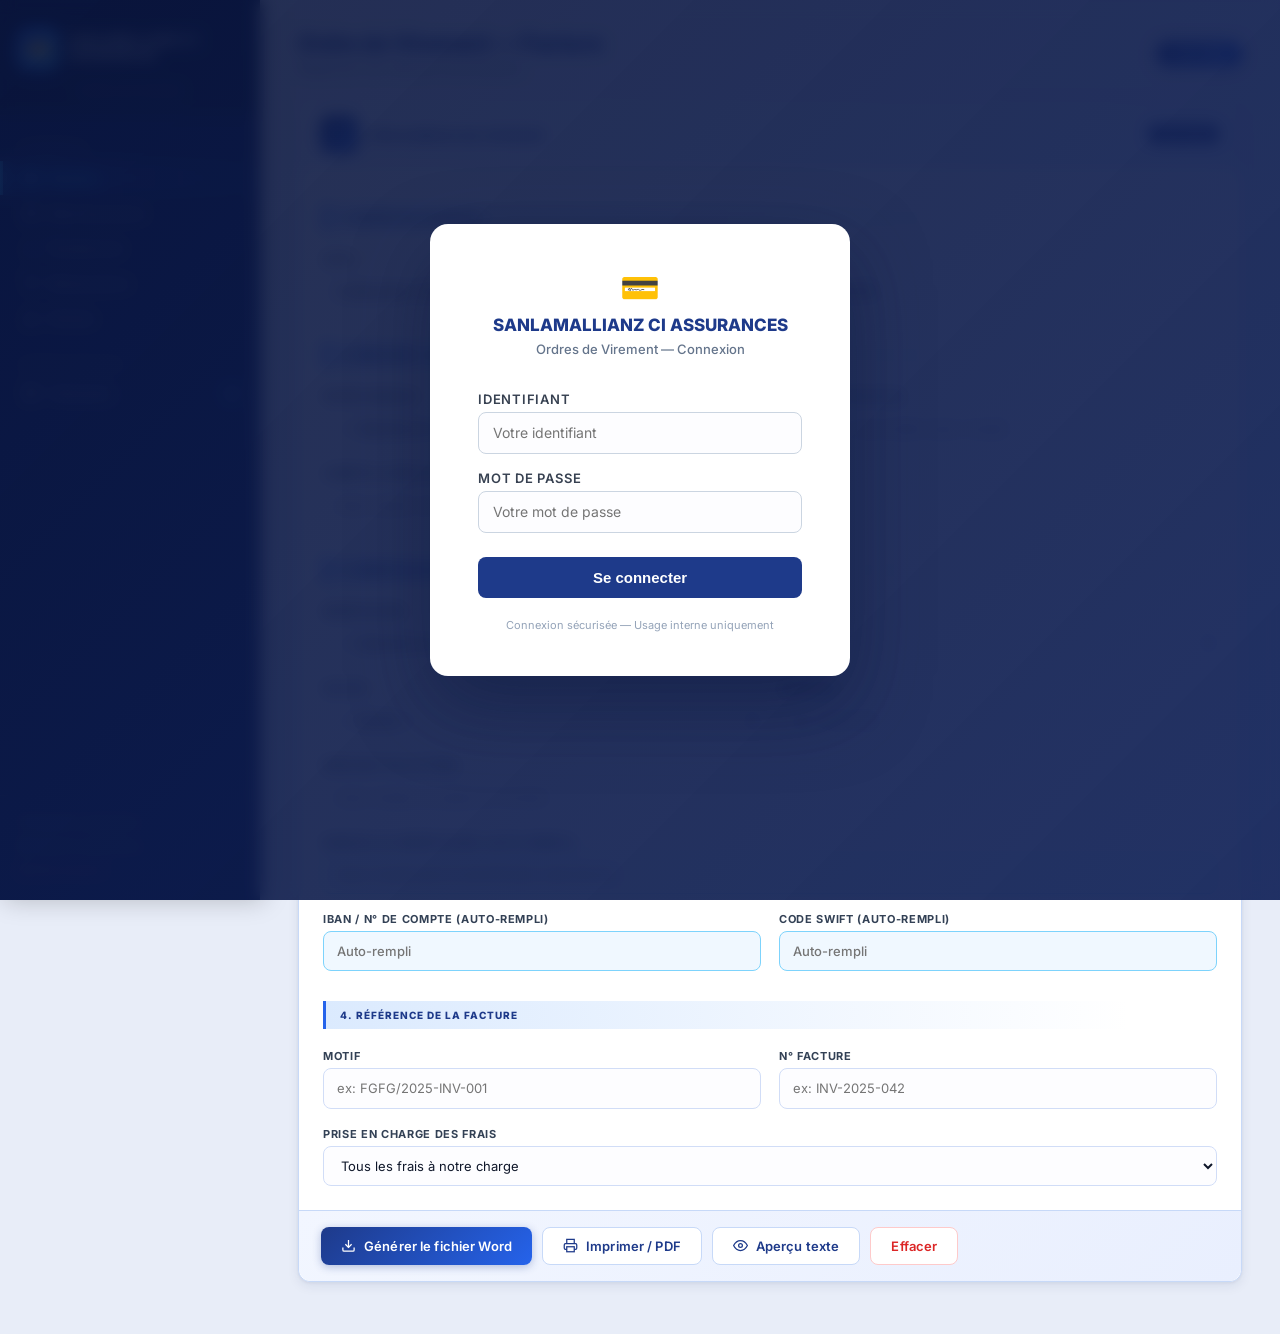
==== OutilDeVirement.html @ 104ae1ba "Add files via upload" ====
﻿<!DOCTYPE html>
<html lang="fr">
<head>
<meta charset="UTF-8">
<meta name="viewport" content="width=device-width, initial-scale=1.0">
<title>Ordres de Virement — SANLAMALLIANZ CI</title>
<link rel="stylesheet" href="OutilDeVirement.css">
</head>
<body>

<!-- ══ LOADING FIREBASE ══ -->
<style>@keyframes fb-spin{to{transform:rotate(360deg)}}</style>
<div id="fb-loading" style="display:none;position:fixed;inset:0;background:rgba(255,255,255,.97);z-index:99999;flex-direction:column;align-items:center;justify-content:center;gap:18px;font-family:system-ui,sans-serif">
  <div style="width:52px;height:52px;border:5px solid #e2e8f0;border-top-color:#1e3a8a;border-radius:50%;animation:fb-spin .85s linear infinite"></div>
  <div style="font-size:16px;color:#1e3a8a;font-weight:700;letter-spacing:.3px">Connexion Firebase…</div>
  <div style="font-size:12px;color:#64748b">Synchronisation des données en cours</div>
</div>

<div class="app">

  <!-- SIDEBAR -->
  <nav class="sidebar">
    <div class="sidebar-logo">
      <div class="logo-image-zone">
        <img id="app-logo-img" src="" alt="Logo" style="display:none">
        <div id="app-logo-text" class="logo-text-fallback">
          <div class="logo-icon-box">💳</div>
          <div>
            <div class="logo-name" id="sidebar-company-name">SANLAMALLIANZ CI</div>
          </div>
        </div>
      </div>
      <div class="subtitle">Ordres de Virement</div>
    </div>
    <div id="session-bar" class="session-bar" style="display:none">
      <div class="s-name" id="session-nom">—</div>
      <div class="s-level" id="session-niveau">—</div>
    </div>
    <div class="sidebar-nav">
      <div class="nav-section">Virements</div>
      <div class="nav-item active" onclick="showPanel('facture')">
        <svg viewBox="0 0 24 24" fill="none" stroke="currentColor" stroke-width="2"><path d="M14 2H6a2 2 0 0 0-2 2v16a2 2 0 0 0 2 2h12a2 2 0 0 0 2-2V8z"/><polyline points="14 2 14 8 20 8"/><line x1="16" y1="13" x2="8" y2="13"/><line x1="16" y1="17" x2="8" y2="17"/><polyline points="10 9 9 9 8 9"/></svg>
        Facture
      </div>
      <div class="nav-item" onclick="showPanel('bancassurance')">
        <svg viewBox="0 0 24 24" fill="none" stroke="currentColor" stroke-width="2"><rect x="2" y="7" width="20" height="14" rx="2"/><path d="M16 7V5a2 2 0 0 0-2-2h-4a2 2 0 0 0-2 2v2"/><line x1="12" y1="12" x2="12" y2="16"/><line x1="10" y1="14" x2="14" y2="14"/></svg>
        Bancassurance
      </div>
      <div class="nav-item" onclick="showPanel('nivellement')">
        <svg viewBox="0 0 24 24" fill="none" stroke="currentColor" stroke-width="2"><path d="M18 20V10"/><path d="M12 20V4"/><path d="M6 20v-6"/></svg>
        Nivellement
      </div>
      <div class="nav-item" onclick="showPanel('reassurance')">
        <svg viewBox="0 0 24 24" fill="none" stroke="currentColor" stroke-width="2"><path d="M12 22s8-4 8-10V5l-8-3-8 3v7c0 6 8 10 8 10z"/></svg>
        Réassurance
      </div>
      <div class="nav-item" onclick="showPanel('sinistre')">
        <svg viewBox="0 0 24 24" fill="none" stroke="currentColor" stroke-width="2"><path d="M10.29 3.86L1.82 18a2 2 0 0 0 1.71 3h16.94a2 2 0 0 0 1.71-3L13.71 3.86a2 2 0 0 0-3.42 0z"/><line x1="12" y1="9" x2="12" y2="13"/><line x1="12" y1="17" x2="12.01" y2="17"/></svg>
        Sinistre
      </div>
      <div class="nav-section" style="margin-top:10px">Administration</div>
      <div class="nav-item" id="nav-inbox" style="display:none" onclick="showPanel('inbox')">
        <svg viewBox="0 0 24 24" fill="none" stroke="currentColor" stroke-width="2"><path d="M22 12h-6l-2 3h-4l-2-3H2"/><path d="M5.45 5.11L2 12v6a2 2 0 0 0 2 2h16a2 2 0 0 0 2-2v-6l-3.45-6.89A2 2 0 0 0 16.76 4H7.24a2 2 0 0 0-1.79 1.11z"/></svg>
        Boîte de réception
        <span class="nav-pill" id="inbox-badge" style="display:none;background:#ef4444">0</span>
      </div>
      <div class="nav-item" id="nav-historique" onclick="showPanel('historique')">
        <svg viewBox="0 0 24 24" fill="none" stroke="currentColor" stroke-width="2"><rect x="3" y="3" width="18" height="18" rx="2"/><path d="M3 9h18"/><path d="M9 21V9"/></svg>
        Historique
        <span class="nav-pill" id="hist-count">0</span>
      </div>
      <div class="nav-item" id="nav-parametres" style="display:none" onclick="showPanel('parametres')">
        <svg viewBox="0 0 24 24" fill="none" stroke="currentColor" stroke-width="2"><circle cx="12" cy="12" r="3"/><path d="M19.07 4.93a10 10 0 0 0-14.14 0"/><path d="M4.93 19.07a10 10 0 0 0 14.14 0"/><path d="M1.5 12h3M19.5 12h3M12 1.5v3M12 19.5v3"/></svg>
        Paramètres
      </div>
      <div class="nav-item" id="nav-utilisateurs" style="display:none" onclick="showPanel('utilisateurs')">
        <svg viewBox="0 0 24 24" fill="none" stroke="currentColor" stroke-width="2"><path d="M17 21v-2a4 4 0 0 0-4-4H5a4 4 0 0 0-4 4v2"/><circle cx="9" cy="7" r="4"/><path d="M23 21v-2a4 4 0 0 0-3-3.87"/><path d="M16 3.13a4 4 0 0 1 0 7.75"/></svg>
        Utilisateurs
      </div>
      <div class="nav-item" id="nav-signature" style="display:none" onclick="openSignatureModal()">
        <svg viewBox="0 0 24 24" fill="none" stroke="currentColor" stroke-width="2"><path d="M20 19.5v.5a2 2 0 0 1-2 2H6a2 2 0 0 1-2-2V4a2 2 0 0 1 2-2h8.5L18 5.5"/><path d="M15 2v4h4"/><path d="M8 18s1-1 2-1 2 1 3 1 2-1 2-1"/></svg>
        Ma Signature
      </div>
    </div>
    <div class="sidebar-footer">
      <a onclick="exportParams()">⬇ Exporter paramètres</a>
      <a onclick="document.getElementById('importFile').click()">⬆ Importer paramètres</a>
      <input type="file" id="importFile" accept=".json" style="display:none" onchange="importParams(event)">
      <a class="logout-link" onclick="logout()">⏻ Déconnexion</a>
    </div>
  </nav>

  <!-- MAIN -->
  <div class="main">

    <!-- ══════════ FACTURE ══════════ -->
    <div id="panel-facture" class="panel active">
      <div class="page-header">
        <div class="page-header-left">
          <h1>Ordre de Virement — Facture</h1>
          <p>Règlement de factures fournisseurs</p>
        </div>
        <span class="page-header-badge">Facture</span>
      </div>
      <div class="card">
        <div class="card-header">
          <div class="card-header-icon"><svg viewBox="0 0 24 24" fill="none" stroke="currentColor" stroke-width="2"><path d="M14 2H6a2 2 0 0 0-2 2v16a2 2 0 0 0 2 2h12a2 2 0 0 0 2-2V8z"/><polyline points="14 2 14 8 20 8"/></svg></div>
          <h2>Informations du virement</h2>
          <span class="badge">Facture</span>
        </div>
        <div class="card-body">
          <div class="form-grid">

            <!-- ── 1. ENTÊTE ── -->
            <div class="section-divider">1. Entête du courrier</div>
            <div class="field">
              <label>Date <span class="req">*</span></label>
              <input type="text" id="fac_date" placeholder="ex: 12 mai 2025">
            </div>
            <div class="field">
              <label>N/Réf <span class="req">*</span></label>
              <input type="text" id="fac_ref" placeholder="ex: 2025/FIN/001">
            </div>

            <!-- ── 2. DÉBITEUR ── -->
            <div class="section-divider">2. Débiteur — Nos coordonnées bancaires</div>
            <div class="field">
              <label>Notre banque <span class="req">*</span></label>
              <select id="fac_banque" onchange="autoFillBanque('fac','fac_banque','compte_debit',null,null)">
                <option value="">— Sélectionner —</option>
              </select>
            </div>
            <div class="field">
              <label>À l'attention de M.</label>
              <input type="text" id="fac_attention" placeholder="Nom du responsable (auto-rempli)">
            </div>
            <div class="field span2">
              <label>Compte à débiter N°</label>
              <input type="text" id="fac_compte_debit" placeholder="Auto-rempli selon la banque sélectionnée">
            </div>

            <!-- ── 3. BÉNÉFICIAIRE & SA BANQUE ── -->
            <div class="section-divider">3. Bénéficiaire &amp; sa banque</div>
            <div class="field span2">
              <label>Bénéficiaire <span class="req">*</span></label>
              <select id="fac_beneficiaire_sel" onchange="autoFillBeneficiaire('fac')">
                <option value="">— Sélectionner un bénéficiaire —</option>
                <option value="__autre__">✏️ Saisie manuelle</option>
              </select>
            </div>
            <div id="fac_ben_manuel" class="field span2" style="display:none">
              <label>Nom du bénéficiaire (saisie manuelle)</label>
              <input type="text" id="fac_beneficiaire" placeholder="Nom complet du bénéficiaire">
            </div>
            <div class="field">
              <label>Devise <span class="req">*</span></label>
              <select id="fac_devise" onchange="montantToLettre('fac_montant','fac_montant_lettre','fac_devise')">
                <option value="">— Devise —</option>
              </select>
            </div>
            <div class="field">
              <label>Montant <span class="req">*</span></label>
              <input type="text" id="fac_montant" placeholder="ex: 1 500 000" oninput="montantToLettre('fac_montant','fac_montant_lettre','fac_devise')">
            </div>
            <div class="field span2">
              <label>Montant en lettres</label>
              <input type="text" id="fac_montant_lettre" placeholder="Auto-rempli à la saisie du montant">
            </div>
            <div class="field span2">
              <label>Banque du bénéficiaire (auto-rempli)</label>
              <input type="text" id="fac_banque_ben_nom" class="autofill" readonly placeholder="Auto-rempli selon le bénéficiaire sélectionné">
            </div>
            <div class="field">
              <label>IBAN / N° de compte (auto-rempli)</label>
              <input type="text" id="fac_iban" placeholder="Auto-rempli" class="autofill" readonly>
            </div>
            <div class="field">
              <label>Code Swift (auto-rempli)</label>
              <input type="text" id="fac_swift" placeholder="Auto-rempli" class="autofill" readonly>
            </div>

            <!-- ── 4. RÉFÉRENCE DE LA FACTURE ── -->
            <div class="section-divider">4. Référence de la facture</div>
            <div class="field">
              <label>Motif</label>
              <input type="text" id="fac_motif" placeholder="ex: FGFG/2025-INV-001">
            </div>
            <div class="field">
              <label>N° Facture</label>
              <input type="text" id="fac_ref_facture" placeholder="ex: INV-2025-042">
            </div>
            <div class="field span2">
              <label>Prise en charge des frais</label>
              <select id="fac_frais">
                <option value="notre_charge">Tous les frais à notre charge</option>
                <option value="partage">Frais partagés entre le bénéficiaire et nous</option>
                <option value="beneficiaire_charge">Tous les frais à la charge du bénéficiaire</option>
              </select>
            </div>

          </div>
        </div>
        <div class="btn-row">
          <button class="btn btn-gold btn-direct-gen" onclick="genWord('facture')">
            <svg viewBox="0 0 24 24" fill="none" stroke="currentColor" stroke-width="2"><path d="M21 15v4a2 2 0 0 1-2 2H5a2 2 0 0 1-2-2v-4"/><polyline points="7 10 12 15 17 10"/><line x1="12" y1="15" x2="12" y2="3"/></svg>
            Générer le fichier Word
          </button>
          <button class="btn btn-outline btn-direct-gen" onclick="printForm('facture')">
            <svg viewBox="0 0 24 24" fill="none" stroke="currentColor" stroke-width="2"><polyline points="6 9 6 2 18 2 18 9"/><path d="M6 18H4a2 2 0 0 1-2-2v-5a2 2 0 0 1 2-2h16a2 2 0 0 1 2 2v5a2 2 0 0 1-2 2h-2"/><rect x="6" y="14" width="12" height="8"/></svg>
            Imprimer / PDF
          </button>
          <button class="btn btn-gold btn-soumettre" style="display:none" onclick="submitOrder('facture')">
            <svg viewBox="0 0 24 24" fill="none" stroke="currentColor" stroke-width="2"><line x1="22" y1="2" x2="11" y2="13"/><polygon points="22 2 15 22 11 13 2 9 22 2"/></svg>
            Soumettre à validation
          </button>
          <button class="btn btn-outline" onclick="togglePreview('facture')">
            <svg viewBox="0 0 24 24" fill="none" stroke="currentColor" stroke-width="2"><path d="M1 12s4-8 11-8 11 8 11 8-4 8-11 8-11-8-11-8z"/><circle cx="12" cy="12" r="3"/></svg>
            Aperçu texte
          </button>
          <button class="btn btn-danger" onclick="clearForm('facture')">Effacer</button>
        </div>
        <pre class="preview-area" id="preview-facture"></pre>
      </div>
    </div>

    <!-- ══════════ BANCASSURANCE ══════════ -->
    <div id="panel-bancassurance" class="panel">
      <div class="page-header">
        <div class="page-header-left">
          <h1>Ordre de Virement — Bancassurance</h1>
          <p>Règlement de commissions de bancassurance</p>
        </div>
        <span class="page-header-badge">Bancassurance</span>
      </div>
      <div class="card">
        <div class="card-header">
          <div class="card-header-icon"><svg viewBox="0 0 24 24" fill="none" stroke="currentColor" stroke-width="2"><rect x="2" y="7" width="20" height="14" rx="2"/><path d="M16 7V5a2 2 0 0 0-2-2h-4a2 2 0 0 0-2 2v2"/></svg></div>
          <h2>Informations du virement</h2>
          <span class="badge">Bancassurance</span>
        </div>
        <div class="card-body">
          <div class="form-grid">
            <div class="section-divider">Entête du document</div>
            <div class="field">
              <label>Date <span class="req">*</span></label>
              <input type="text" id="ban_date" placeholder="ex: 12 mai 2025">
            </div>
            <div class="field">
              <label>N/Réf <span class="req">*</span></label>
              <input type="text" id="ban_ref" placeholder="ex: 2025/BC/001">
            </div>
            <div class="field">
              <label>N° Ordre de virement</label>
              <input type="text" id="ban_ordre" placeholder="ex: OV-2025-015">
            </div>
            <div class="field">
              <label>À l'attention de M.</label>
              <input type="text" id="ban_attention" placeholder="Nom du responsable">
            </div>

            <div class="section-divider">Compte & Commission</div>
            <div class="field">
              <label>Banque <span class="req">*</span></label>
              <select id="ban_banque" onchange="autoFillBanque('ban','ban_banque','compte_ref',null,null)">
                <option value="">— Sélectionner —</option>
              </select>
            </div>
            <div class="field">
              <label>Compte cité en référence</label>
              <input type="text" id="ban_compte_ref" placeholder="Auto-rempli ou saisir">
            </div>
            <div class="field">
              <label>Type de commissions</label>
              <input type="text" id="ban_type_commission" placeholder="ex: courtage, production">
            </div>
            <div class="field">
              <label>N° Commission</label>
              <input type="text" id="ban_num_commission" placeholder="ex: COM-2025-001">
            </div>

            <div class="section-divider">Montant & Bénéficiaire</div>
            <div class="field">
              <label>Montant (FCFA) <span class="req">*</span></label>
              <input type="text" id="ban_montant" placeholder="ex: 850 000" oninput="montantToLettre('ban_montant','ban_montant_lettre')">
            </div>
            <div class="field">
              <label>Montant en lettres</label>
              <input type="text" id="ban_montant_lettre" placeholder="Auto-rempli à la saisie du montant">
            </div>
            <div class="field span2">
              <label>En faveur de <span class="req">*</span></label>
              <select id="ban_beneficiaire_sel" onchange="autoFillBeneficiaire('ban')">
                <option value="">— Sélectionner un bénéficiaire —</option>
                <option value="__autre__">✏️ Saisie manuelle</option>
              </select>
            </div>
            <div id="ban_ben_manuel" class="field span2" style="display:none">
              <label>Nom du bénéficiaire (saisie manuelle)</label>
              <input type="text" id="ban_beneficiaire" placeholder="Nom du bénéficiaire">
            </div>
          </div>
        </div>
        <div class="btn-row">
          <button class="btn btn-gold btn-direct-gen" onclick="genWord('bancassurance')">
            <svg viewBox="0 0 24 24" fill="none" stroke="currentColor" stroke-width="2"><path d="M21 15v4a2 2 0 0 1-2 2H5a2 2 0 0 1-2-2v-4"/><polyline points="7 10 12 15 17 10"/><line x1="12" y1="15" x2="12" y2="3"/></svg>
            Générer le fichier Word
          </button>
          <button class="btn btn-outline btn-direct-gen" onclick="printForm('bancassurance')">
            <svg viewBox="0 0 24 24" fill="none" stroke="currentColor" stroke-width="2"><polyline points="6 9 6 2 18 2 18 9"/><path d="M6 18H4a2 2 0 0 1-2-2v-5a2 2 0 0 1 2-2h16a2 2 0 0 1 2 2v5a2 2 0 0 1-2 2h-2"/><rect x="6" y="14" width="12" height="8"/></svg>
            Imprimer / PDF
          </button>
          <button class="btn btn-gold btn-soumettre" style="display:none" onclick="submitOrder('bancassurance')">
            <svg viewBox="0 0 24 24" fill="none" stroke="currentColor" stroke-width="2"><line x1="22" y1="2" x2="11" y2="13"/><polygon points="22 2 15 22 11 13 2 9 22 2"/></svg>
            Soumettre à validation
          </button>
          <button class="btn btn-outline" onclick="togglePreview('bancassurance')">
            <svg viewBox="0 0 24 24" fill="none" stroke="currentColor" stroke-width="2"><path d="M1 12s4-8 11-8 11 8 11 8-4 8-11 8-11-8-11-8z"/><circle cx="12" cy="12" r="3"/></svg>
            Aperçu texte
          </button>
          <button class="btn btn-danger" onclick="clearForm('bancassurance')">Effacer</button>
        </div>
        <pre class="preview-area" id="preview-bancassurance"></pre>
      </div>
    </div>

    <!-- ══════════ NIVELLEMENT ══════════ -->
    <div id="panel-nivellement" class="panel">
      <div class="page-header">
        <div class="page-header-left">
          <h1>Ordre de Virement — Nivellement</h1>
          <p>Virement de nivellement de compte</p>
        </div>
        <span class="page-header-badge">Nivellement</span>
      </div>
      <div class="card">
        <div class="card-header">
          <div class="card-header-icon"><svg viewBox="0 0 24 24" fill="none" stroke="currentColor" stroke-width="2"><path d="M18 20V10"/><path d="M12 20V4"/><path d="M6 20v-6"/></svg></div>
          <h2>Informations du virement</h2>
          <span class="badge">Nivellement</span>
        </div>
        <div class="card-body">
          <div class="form-grid">
            <div class="section-divider">Entête du document</div>
            <div class="field">
              <label>Date <span class="req">*</span></label>
              <input type="text" id="niv_date" placeholder="ex: 12 mai 2025">
            </div>
            <div class="field">
              <label>N/Réf <span class="req">*</span></label>
              <input type="text" id="niv_ref" placeholder="ex: 2025/NIV/001">
            </div>

            <div class="section-divider">Banque destinataire</div>
            <div class="field">
              <label>Banque <span class="req">*</span></label>
              <select id="niv_banque" onchange="autoFillBanque('niv','niv_banque','compte_debit',null,null)">
                <option value="">— Sélectionner —</option>
              </select>
            </div>
            <div class="field">
              <label>À l'attention de M.</label>
              <input type="text" id="niv_attention" placeholder="Nom du responsable">
            </div>
            <div class="field">
              <label>Compte à débiter N°</label>
              <input type="text" id="niv_compte_debit" placeholder="Auto-rempli ou saisir">
            </div>
            <div class="field">
              <label>RIB</label>
              <input type="text" id="niv_rib" placeholder="ex: 01 01000 00000000001 00">
            </div>

            <div class="section-divider">Montant</div>
            <div class="field">
              <label>Montant <span class="req">*</span></label>
              <input type="text" id="niv_montant" placeholder="ex: 5 000 000" oninput="montantToLettre('niv_montant','niv_montant_lettre')">
            </div>
            <div class="field">
              <label>Montant en lettres</label>
              <input type="text" id="niv_montant_lettre" placeholder="Auto-rempli à la saisie du montant">
            </div>
          </div>
        </div>
        <div class="btn-row">
          <button class="btn btn-gold btn-direct-gen" onclick="genWord('nivellement')">
            <svg viewBox="0 0 24 24" fill="none" stroke="currentColor" stroke-width="2"><path d="M21 15v4a2 2 0 0 1-2 2H5a2 2 0 0 1-2-2v-4"/><polyline points="7 10 12 15 17 10"/><line x1="12" y1="15" x2="12" y2="3"/></svg>
            Générer le fichier Word
          </button>
          <button class="btn btn-outline btn-direct-gen" onclick="printForm('nivellement')">
            <svg viewBox="0 0 24 24" fill="none" stroke="currentColor" stroke-width="2"><polyline points="6 9 6 2 18 2 18 9"/><path d="M6 18H4a2 2 0 0 1-2-2v-5a2 2 0 0 1 2-2h16a2 2 0 0 1 2 2v5a2 2 0 0 1-2 2h-2"/><rect x="6" y="14" width="12" height="8"/></svg>
            Imprimer / PDF
          </button>
          <button class="btn btn-gold btn-soumettre" style="display:none" onclick="submitOrder('nivellement')">
            <svg viewBox="0 0 24 24" fill="none" stroke="currentColor" stroke-width="2"><line x1="22" y1="2" x2="11" y2="13"/><polygon points="22 2 15 22 11 13 2 9 22 2"/></svg>
            Soumettre à validation
          </button>
          <button class="btn btn-outline" onclick="togglePreview('nivellement')">
            <svg viewBox="0 0 24 24" fill="none" stroke="currentColor" stroke-width="2"><path d="M1 12s4-8 11-8 11 8 11 8-4 8-11 8-11-8-11-8z"/><circle cx="12" cy="12" r="3"/></svg>
            Aperçu texte
          </button>
          <button class="btn btn-danger" onclick="clearForm('nivellement')">Effacer</button>
        </div>
        <pre class="preview-area" id="preview-nivellement"></pre>
      </div>
    </div>

    <!-- ══════════ RÉASSURANCE ══════════ -->
    <div id="panel-reassurance" class="panel">
      <div class="page-header">
        <div class="page-header-left">
          <h1>Ordre de Virement — Réassurance</h1>
          <p>Règlement de primes de réassurance</p>
        </div>
        <span class="page-header-badge">Réassurance</span>
      </div>
      <div class="card">
        <div class="card-header">
          <div class="card-header-icon"><svg viewBox="0 0 24 24" fill="none" stroke="currentColor" stroke-width="2"><path d="M12 22s8-4 8-10V5l-8-3-8 3v7c0 6 8 10 8 10z"/></svg></div>
          <h2>Informations du virement</h2>
          <span class="badge">Réassurance</span>
        </div>
        <div class="card-body">
          <div class="form-grid">
            <div class="section-divider">Entête du document</div>
            <div class="field">
              <label>Date <span class="req">*</span></label>
              <input type="text" id="rea_date" placeholder="ex: 12 mai 2025">
            </div>
            <div class="field">
              <label>N/Réf <span class="req">*</span></label>
              <input type="text" id="rea_ref" placeholder="ex: 2025/REA/001">
            </div>

            <div class="section-divider">Banque émettrice</div>
            <div class="field">
              <label>Banque <span class="req">*</span></label>
              <select id="rea_banque" onchange="autoFillBanque('rea','rea_banque','compte_debit',null,null)">
                <option value="">— Sélectionner —</option>
              </select>
            </div>
            <div class="field">
              <label>À l'attention de M.</label>
              <input type="text" id="rea_attention" placeholder="Nom du responsable">
            </div>
            <div class="field span2">
              <label>Compte à débiter</label>
              <input type="text" id="rea_compte_debit" placeholder="Auto-rempli ou saisir">
            </div>

            <div class="section-divider">Bénéficiaire (Réassureur)</div>
            <div class="field span2">
              <label>Bénéficiaire <span class="req">*</span></label>
              <select id="rea_beneficiaire_sel" onchange="autoFillBeneficiaire('rea')">
                <option value="">— Sélectionner un bénéficiaire —</option>
                <option value="__autre__">✏️ Saisie manuelle</option>
              </select>
            </div>
            <div id="rea_ben_manuel" class="field span2" style="display:none">
              <label>Nom du réassureur (saisie manuelle)</label>
              <input type="text" id="rea_beneficiaire" placeholder="Nom du réassureur">
            </div>
            <div class="field">
              <label>Devise <span class="req">*</span></label>
              <select id="rea_devise" onchange="montantToLettre('rea_montant','rea_montant_lettre','rea_devise')">
                <option value="">— Devise —</option>
              </select>
            </div>
            <div class="field">
              <label>Montant <span class="req">*</span></label>
              <input type="text" id="rea_montant" placeholder="ex: 25 000" oninput="montantToLettre('rea_montant','rea_montant_lettre','rea_devise')">
            </div>
            <div class="field">
              <label>Montant en lettres</label>
              <input type="text" id="rea_montant_lettre" placeholder="Auto-rempli à la saisie du montant">
            </div>
            <div class="field span2">
              <label>Banque du bénéficiaire (auto-rempli)</label>
              <input type="text" id="rea_banque_ben_nom" class="autofill" readonly placeholder="Auto-rempli selon le bénéficiaire sélectionné">
            </div>
            <div class="field">
              <label>IBAN (auto-rempli)</label>
              <input type="text" id="rea_iban" placeholder="Auto-rempli" class="autofill" readonly>
            </div>
            <div class="field">
              <label>Swift Code (auto-rempli)</label>
              <input type="text" id="rea_swift" placeholder="Auto-rempli" class="autofill" readonly>
            </div>

            <div class="section-divider">Références</div>
            <div class="field">
              <label>Motif / Traité</label>
              <input type="text" id="rea_motif" placeholder="ex: PFAC / Traité 2025">
            </div>
            <div class="field">
              <label>N° Police</label>
              <input type="text" id="rea_police" placeholder="ex: POL-2025-0042">
            </div>
          </div>
        </div>
        <div class="btn-row">
          <button class="btn btn-gold btn-direct-gen" onclick="genWord('reassurance')">
            <svg viewBox="0 0 24 24" fill="none" stroke="currentColor" stroke-width="2"><path d="M21 15v4a2 2 0 0 1-2 2H5a2 2 0 0 1-2-2v-4"/><polyline points="7 10 12 15 17 10"/><line x1="12" y1="15" x2="12" y2="3"/></svg>
            Générer le fichier Word
          </button>
          <button class="btn btn-outline btn-direct-gen" onclick="printForm('reassurance')">
            <svg viewBox="0 0 24 24" fill="none" stroke="currentColor" stroke-width="2"><polyline points="6 9 6 2 18 2 18 9"/><path d="M6 18H4a2 2 0 0 1-2-2v-5a2 2 0 0 1 2-2h16a2 2 0 0 1 2 2v5a2 2 0 0 1-2 2h-2"/><rect x="6" y="14" width="12" height="8"/></svg>
            Imprimer / PDF
          </button>
          <button class="btn btn-gold btn-soumettre" style="display:none" onclick="submitOrder('reassurance')">
            <svg viewBox="0 0 24 24" fill="none" stroke="currentColor" stroke-width="2"><line x1="22" y1="2" x2="11" y2="13"/><polygon points="22 2 15 22 11 13 2 9 22 2"/></svg>
            Soumettre à validation
          </button>
          <button class="btn btn-outline" onclick="togglePreview('reassurance')">
            <svg viewBox="0 0 24 24" fill="none" stroke="currentColor" stroke-width="2"><path d="M1 12s4-8 11-8 11 8 11 8-4 8-11 8-11-8-11-8z"/><circle cx="12" cy="12" r="3"/></svg>
            Aperçu texte
          </button>
          <button class="btn btn-danger" onclick="clearForm('reassurance')">Effacer</button>
        </div>
        <pre class="preview-area" id="preview-reassurance"></pre>
      </div>
    </div>

    <!-- ══════════ SINISTRE ══════════ -->
    <div id="panel-sinistre" class="panel">
      <div class="page-header">
        <div class="page-header-left">
          <h1>Ordre de Virement — Sinistre</h1>
          <p>Règlement de sinistres assurés</p>
        </div>
        <span class="page-header-badge">Sinistre</span>
      </div>
      <div class="card">
        <div class="card-header">
          <div class="card-header-icon"><svg viewBox="0 0 24 24" fill="none" stroke="currentColor" stroke-width="2"><path d="M10.29 3.86L1.82 18a2 2 0 0 0 1.71 3h16.94a2 2 0 0 0 1.71-3L13.71 3.86a2 2 0 0 0-3.42 0z"/><line x1="12" y1="9" x2="12" y2="13"/><line x1="12" y1="17" x2="12.01" y2="17"/></svg></div>
          <h2>Informations du virement</h2>
          <span class="badge">Sinistre</span>
        </div>
        <div class="card-body">
          <div class="form-grid">
            <div class="section-divider">Entête du document</div>
            <div class="field">
              <label>Date <span class="req">*</span></label>
              <input type="text" id="sin_date" placeholder="ex: 12 mai 2025">
            </div>
            <div class="field">
              <label>N/Réf <span class="req">*</span></label>
              <input type="text" id="sin_ref" placeholder="ex: 2025/SIN/001">
            </div>

            <div class="section-divider">Banque destinataire</div>
            <div class="field">
              <label>Banque <span class="req">*</span></label>
              <select id="sin_banque" onchange="autoFillBanque('sin','sin_banque','compte_debit',null,null)">
                <option value="">— Sélectionner —</option>
              </select>
            </div>
            <div class="field">
              <label>À l'attention de M.</label>
              <input type="text" id="sin_attention" placeholder="Nom du responsable">
            </div>
            <div class="field">
              <label>Compte à débiter N°</label>
              <input type="text" id="sin_compte_debit" placeholder="Auto-rempli ou saisir">
            </div>

            <div class="section-divider">Bénéficiaire</div>
            <div class="field span2">
              <label>Bénéficiaire <span class="req">*</span></label>
              <select id="sin_beneficiaire_sel" onchange="autoFillBeneficiaire('sin')">
                <option value="">— Sélectionner un bénéficiaire —</option>
                <option value="__autre__">✏️ Saisie manuelle</option>
              </select>
            </div>
            <div id="sin_ben_manuel" class="field span2" style="display:none">
              <label>Nom du bénéficiaire (saisie manuelle)</label>
              <input type="text" id="sin_beneficiaire" placeholder="Nom de l'assuré ou ayant droit">
            </div>
            <div class="field">
              <label>Devise <span class="req">*</span></label>
              <select id="sin_devise" onchange="montantToLettre('sin_montant','sin_montant_lettre','sin_devise')">
                <option value="">— Devise —</option>
              </select>
            </div>
            <div class="field">
              <label>Montant <span class="req">*</span></label>
              <input type="text" id="sin_montant" placeholder="ex: 3 200 000" oninput="montantToLettre('sin_montant','sin_montant_lettre','sin_devise')">
            </div>
            <div class="field">
              <label>Montant en lettres</label>
              <input type="text" id="sin_montant_lettre" placeholder="Auto-rempli à la saisie du montant">
            </div>
            <div class="field span2">
              <label>Banque du bénéficiaire (auto-rempli)</label>
              <input type="text" id="sin_banque_ben_nom" class="autofill" readonly placeholder="Auto-rempli selon le bénéficiaire sélectionné">
            </div>
            <div class="field">
              <label>IBAN (auto-rempli)</label>
              <input type="text" id="sin_iban" placeholder="Auto-rempli" class="autofill" readonly>
            </div>
            <div class="field">
              <label>Swift Code (auto-rempli)</label>
              <input type="text" id="sin_swift" placeholder="Auto-rempli" class="autofill" readonly>
            </div>

            <div class="section-divider">Référence Sinistre</div>
            <div class="field span2">
              <label>N° Police sinistre <span class="req">*</span></label>
              <input type="text" id="sin_police" placeholder="ex: POL-SIN-2025-007">
            </div>
          </div>
        </div>
        <div class="btn-row">
          <button class="btn btn-gold btn-direct-gen" onclick="genWord('sinistre')">
            <svg viewBox="0 0 24 24" fill="none" stroke="currentColor" stroke-width="2"><path d="M21 15v4a2 2 0 0 1-2 2H5a2 2 0 0 1-2-2v-4"/><polyline points="7 10 12 15 17 10"/><line x1="12" y1="15" x2="12" y2="3"/></svg>
            Générer le fichier Word
          </button>
          <button class="btn btn-outline btn-direct-gen" onclick="printForm('sinistre')">
            <svg viewBox="0 0 24 24" fill="none" stroke="currentColor" stroke-width="2"><polyline points="6 9 6 2 18 2 18 9"/><path d="M6 18H4a2 2 0 0 1-2-2v-5a2 2 0 0 1 2-2h16a2 2 0 0 1 2 2v5a2 2 0 0 1-2 2h-2"/><rect x="6" y="14" width="12" height="8"/></svg>
            Imprimer / PDF
          </button>
          <button class="btn btn-gold btn-soumettre" style="display:none" onclick="submitOrder('sinistre')">
            <svg viewBox="0 0 24 24" fill="none" stroke="currentColor" stroke-width="2"><line x1="22" y1="2" x2="11" y2="13"/><polygon points="22 2 15 22 11 13 2 9 22 2"/></svg>
            Soumettre à validation
          </button>
          <button class="btn btn-outline" onclick="togglePreview('sinistre')">
            <svg viewBox="0 0 24 24" fill="none" stroke="currentColor" stroke-width="2"><path d="M1 12s4-8 11-8 11 8 11 8-4 8-11 8-11-8-11-8z"/><circle cx="12" cy="12" r="3"/></svg>
            Aperçu texte
          </button>
          <button class="btn btn-danger" onclick="clearForm('sinistre')">Effacer</button>
        </div>
        <pre class="preview-area" id="preview-sinistre"></pre>
      </div>
    </div>

    <!-- ══════════ BOÎTE DE RÉCEPTION ══════════ -->
    <div id="panel-inbox" class="panel">
      <div class="page-header">
        <div class="page-header-left">
          <h1>Boîte de réception</h1>
          <p>Suivi et validation des ordres de virement</p>
        </div>
        <span class="page-header-badge" id="inbox-badge-text">—</span>
      </div>
      <div id="inbox-content">
        <!-- Rendu dynamique par renderInbox() -->
      </div>
    </div>

    <!-- ══════════ HISTORIQUE ══════════ -->
    <div id="panel-historique" class="panel">
      <div class="page-header">
        <div class="page-header-left">
          <h1>Historique des virements</h1>
          <p>Base de données de tous les ordres générés</p>
        </div>
        <span class="page-header-badge">Historique</span>
      </div>

      <!-- Statistiques -->
      <div class="hist-stats" id="hist-stats"></div>

      <!-- Tableau -->
      <div class="card">
        <div class="card-header">
          <div class="card-header-icon">
            <svg viewBox="0 0 24 24" fill="none" stroke="currentColor" stroke-width="2"><rect x="3" y="3" width="18" height="18" rx="2"/><path d="M3 9h18"/><path d="M9 21V9"/></svg>
          </div>
          <h2>Registre des virements</h2>
          <span class="badge" id="hist-total-badge">0 entrée(s)</span>
        </div>
        <div class="hist-toolbar">
          <input type="text" id="hist-search" placeholder="🔍 Rechercher bénéficiaire, référence, banque..." oninput="renderHistorique()">
          <select id="hist-filter-type" onchange="renderHistorique()" style="padding:8px 12px;border:1.5px solid var(--blue-border);border-radius:8px;font-size:13px;font-family:inherit;">
            <option value="">Tous les types</option>
            <option value="facture">Facture</option>
            <option value="bancassurance">Bancassurance</option>
            <option value="nivellement">Nivellement</option>
            <option value="reassurance">Réassurance</option>
            <option value="sinistre">Sinistre</option>
          </select>
        </div>
        <div style="overflow-x:auto">
          <table class="hist-table">
            <thead>
              <tr>
                <th>#</th>
                <th>Date génération</th>
                <th>Type</th>
                <th>Date virement</th>
                <th>N/Réf</th>
                <th>Bénéficiaire</th>
                <th>Banque débitrice</th>
                <th>Banque bénéficiaire</th>
                <th>Devise</th>
                <th>Montant</th>
                <th>IBAN</th>
                <th>Swift</th>
                <th>Motif</th>
                <th></th>
              </tr>
            </thead>
            <tbody id="hist-tbody"></tbody>
          </table>
        </div>
        <div class="btn-row">
          <button class="btn btn-gold" onclick="exportExcel()">
            <svg viewBox="0 0 24 24" fill="none" stroke="currentColor" stroke-width="2"><path d="M14 2H6a2 2 0 0 0-2 2v16a2 2 0 0 0 2 2h12a2 2 0 0 0 2-2V8z"/><polyline points="14 2 14 8 20 8"/><line x1="8" y1="13" x2="16" y2="13"/><line x1="8" y1="17" x2="16" y2="17"/></svg>
            Exporter en Excel (.xlsx)
          </button>
          <button class="btn btn-outline" onclick="if(confirm('Effacer tout l\'historique ?')){historique=[];saveHistorique();renderHistorique();}">
            <svg viewBox="0 0 24 24" fill="none" stroke="currentColor" stroke-width="2"><polyline points="3 6 5 6 21 6"/><path d="M19 6l-1 14a2 2 0 0 1-2 2H8a2 2 0 0 1-2-2L5 6"/><path d="M10 11v6"/><path d="M14 11v6"/></svg>
            Vider l'historique
          </button>
        </div>
      </div>
    </div>

    <!-- ══════════ PARAMÈTRES ══════════ -->
    <div id="panel-parametres" class="panel">
      <div class="page-header">
        <div class="page-header-left">
          <h1>Paramètres</h1>
          <p>Configurez les banques et leurs comptes associés</p>
        </div>
        <span class="page-header-badge">Configuration</span>
      </div>

      <!-- Banques débitrices (notre compte) -->
      <div class="card">
        <div class="card-header">
          <div class="card-header-icon"><svg viewBox="0 0 24 24" fill="none" stroke="currentColor" stroke-width="2"><rect x="2" y="7" width="20" height="14" rx="2"/><path d="M16 7V5a2 2 0 0 0-2-2h-4a2 2 0 0 0-2 2v2"/></svg></div>
          <h2>Banques débitrices — Nos comptes</h2>
          <span class="badge" id="banques-count">0 banque(s)</span>
        </div>
        <div style="padding:10px 22px 4px;font-size:12px;color:var(--blue-mid);background:var(--blue-xlight);border-bottom:1px solid var(--blue-border);">
          ℹ️ Ces banques apparaissent dans la liste déroulante <strong>Banque destinataire</strong> de chaque formulaire (compte à débiter).
        </div>
        <div class="card-body" style="padding:0">
          <table class="param-table" id="banques-table">
            <thead>
              <tr>
                <th>Nom de la banque</th>
                <th>N° Compte (débit)</th>
                <th>IBAN</th>
                <th>Swift Code</th>
                <th>RIB</th>
                <th>Contact (M.)</th>
                <th style="width:50px"></th>
              </tr>
            </thead>
            <tbody id="banques-tbody"></tbody>
          </table>
        </div>
        <div class="btn-row">
          <button class="btn btn-gold" onclick="addBanque()">
            <svg viewBox="0 0 24 24" fill="none" stroke="currentColor" stroke-width="2"><line x1="12" y1="5" x2="12" y2="19"/><line x1="5" y1="12" x2="19" y2="12"/></svg>
            Ajouter une banque débitrice
          </button>
          <button class="btn btn-outline" onclick="saveParams()">
            <svg viewBox="0 0 24 24" fill="none" stroke="currentColor" stroke-width="2"><path d="M19 21H5a2 2 0 0 1-2-2V5a2 2 0 0 1 2-2h11l5 5v11a2 2 0 0 1-2 2z"/><polyline points="17 21 17 13 7 13 7 21"/><polyline points="7 3 7 8 15 8"/></svg>
            Sauvegarder
          </button>
        </div>
      </div>

      <!-- Banques bénéficiaires -->
      <div class="card">
        <div class="card-header">
          <div class="card-header-icon"><svg viewBox="0 0 24 24" fill="none" stroke="currentColor" stroke-width="2"><path d="M17 21v-2a4 4 0 0 0-4-4H5a4 4 0 0 0-4 4v2"/><circle cx="9" cy="7" r="4"/><path d="M23 21v-2a4 4 0 0 0-3-3.87"/><path d="M16 3.13a4 4 0 0 1 0 7.75"/></svg></div>
          <h2>Banques bénéficiaires — IBAN & Swift</h2>
          <span class="badge" id="banques-ben-count">0 banque(s)</span>
        </div>
        <div style="padding:10px 22px 4px;font-size:12px;color:var(--blue-mid);background:var(--blue-xlight);border-bottom:1px solid var(--blue-border);">
          ℹ️ Ces banques apparaissent dans la liste déroulante <strong>Banque du bénéficiaire</strong> (IBAN et Swift auto-remplis).
        </div>
        <div class="card-body" style="padding:0">
          <table class="param-table" id="banques-ben-table">
            <thead>
              <tr>
                <th>Nom de la banque</th>
                <th>IBAN</th>
                <th>Swift Code</th>
                <th style="width:50px"></th>
              </tr>
            </thead>
            <tbody id="banques-ben-tbody"></tbody>
          </table>
        </div>
        <div class="btn-row">
          <button class="btn btn-gold" onclick="addBanqueBen()">
            <svg viewBox="0 0 24 24" fill="none" stroke="currentColor" stroke-width="2"><line x1="12" y1="5" x2="12" y2="19"/><line x1="5" y1="12" x2="19" y2="12"/></svg>
            Ajouter une banque bénéficiaire
          </button>
          <button class="btn btn-outline" onclick="saveParams()">
            <svg viewBox="0 0 24 24" fill="none" stroke="currentColor" stroke-width="2"><path d="M19 21H5a2 2 0 0 1-2-2V5a2 2 0 0 1 2-2h11l5 5v11a2 2 0 0 1-2 2z"/><polyline points="17 21 17 13 7 13 7 21"/><polyline points="7 3 7 8 15 8"/></svg>
            Sauvegarder
          </button>
        </div>
      </div>

      <!-- Bénéficiaires -->
      <div class="card">
        <div class="card-header">
          <div class="card-header-icon"><svg viewBox="0 0 24 24" fill="none" stroke="currentColor" stroke-width="2"><path d="M20 21v-2a4 4 0 0 0-4-4H8a4 4 0 0 0-4 4v2"/><circle cx="12" cy="7" r="4"/></svg></div>
          <h2>Bénéficiaires — Carnet d'adresses</h2>
          <span class="badge" id="beneficiaires-count">0 bénéficiaire(s)</span>
        </div>
        <div style="padding:10px 22px 4px;font-size:12px;color:var(--blue-mid);background:var(--blue-xlight);border-bottom:1px solid var(--blue-border);">
          ℹ️ Ces bénéficiaires apparaissent dans les listes déroulantes de chaque formulaire (banque, IBAN et Swift auto-remplis).
        </div>
        <div class="card-body" style="padding:0">
          <table class="param-table" id="beneficiaires-table">
            <thead>
              <tr>
                <th>Nom du bénéficiaire</th>
                <th>Banque</th>
                <th>IBAN / N° de compte</th>
                <th>Code Swift</th>
                <th style="width:50px"></th>
              </tr>
            </thead>
            <tbody id="beneficiaires-tbody"></tbody>
          </table>
        </div>
        <div class="btn-row">
          <button class="btn btn-gold" onclick="addBeneficiaire()">
            <svg viewBox="0 0 24 24" fill="none" stroke="currentColor" stroke-width="2"><line x1="12" y1="5" x2="12" y2="19"/><line x1="5" y1="12" x2="19" y2="12"/></svg>
            Ajouter un bénéficiaire
          </button>
          <button class="btn btn-outline" onclick="saveBeneficiaires()">
            <svg viewBox="0 0 24 24" fill="none" stroke="currentColor" stroke-width="2"><path d="M19 21H5a2 2 0 0 1-2-2V5a2 2 0 0 1 2-2h11l5 5v11a2 2 0 0 1-2 2z"/><polyline points="17 21 17 13 7 13 7 21"/><polyline points="7 3 7 8 15 8"/></svg>
            Sauvegarder les bénéficiaires
          </button>
        </div>
      </div>

      <!-- Devises -->
      <div class="card">
        <div class="card-header">
          <div class="card-header-icon"><svg viewBox="0 0 24 24" fill="none" stroke="currentColor" stroke-width="2"><circle cx="12" cy="12" r="10"/><line x1="12" y1="8" x2="12" y2="16"/><line x1="8" y1="12" x2="16" y2="12"/></svg></div>
          <h2>Devises disponibles</h2>
          <span class="badge" id="devises-count">0 devise(s)</span>
        </div>
        <div style="padding:10px 22px 4px;font-size:12px;color:var(--blue-mid);background:var(--blue-xlight);border-bottom:1px solid var(--blue-border);">
          ℹ️ Ces devises apparaissent dans les listes déroulantes Devise de chaque formulaire.
        </div>
        <div class="card-body">
          <div id="devises-list" style="max-width:360px"></div>
        </div>
        <div class="btn-row">
          <button class="btn btn-gold" onclick="addDevise()">
            <svg viewBox="0 0 24 24" fill="none" stroke="currentColor" stroke-width="2"><line x1="12" y1="5" x2="12" y2="19"/><line x1="5" y1="12" x2="19" y2="12"/></svg>
            Ajouter une devise
          </button>
          <button class="btn btn-outline" onclick="saveDevises(); refreshDeviseSelects(); showToast('Devises sauvegardées','success')">
            <svg viewBox="0 0 24 24" fill="none" stroke="currentColor" stroke-width="2"><path d="M19 21H5a2 2 0 0 1-2-2V5a2 2 0 0 1 2-2h11l5 5v11a2 2 0 0 1-2 2z"/><polyline points="17 21 17 13 7 13 7 21"/><polyline points="7 3 7 8 15 8"/></svg>
            Sauvegarder les devises
          </button>
        </div>
      </div>

      <!-- En-tête & Pied de page des ordres -->
      <div class="card">
        <div class="card-header">
          <div class="card-header-icon"><svg viewBox="0 0 24 24" fill="none" stroke="currentColor" stroke-width="2"><path d="M4 4h16v4H4z"/><path d="M4 16h16v4H4z"/><path d="M4 10h16"/></svg></div>
          <h2>En-tête &amp; Pied de page des ordres</h2>
        </div>
        <div class="card-body">
          <p style="font-size:12px;color:var(--text-light);margin:0 0 14px">Laissez vide pour utiliser l'en-tête standard (nom société, adresse, téléphone). Si renseigné, le texte personnalisé remplacera l'en-tête standard sur tous les ordres imprimés et Word.</p>
          <div class="form-grid">
            <div class="field span2">
              <label>En-tête personnalisée</label>
              <textarea id="param_entete_ordre" rows="4" placeholder="Ex : SANLAMALLIANZ CI ASSURANCES&#10;Abidjan Plateau, Côte d'Ivoire&#10;Tél. : +225 XX XX XX XX XX"
                style="width:100%;padding:10px;border:1.5px solid #e2e8f0;border-radius:8px;font-size:13px;font-family:inherit;resize:vertical"></textarea>
              <div style="font-size:11px;color:var(--text-light);margin-top:4px">Chaque ligne sera rendue séparément. HTML non supporté.</div>
            </div>
            <div class="field span2">
              <label>Pied de page</label>
              <textarea id="param_pied_ordre" rows="3" placeholder="Ex : Document confidentiel — Usage interne uniquement&#10;SANLAMALLIANZ CI ASSURANCES — RC N° 123456"
                style="width:100%;padding:10px;border:1.5px solid #e2e8f0;border-radius:8px;font-size:13px;font-family:inherit;resize:vertical"></textarea>
              <div style="font-size:11px;color:var(--text-light);margin-top:4px">Apparaît en bas de chaque ordre, séparé par une ligne.</div>
            </div>
          </div>
        </div>
        <div class="btn-row">
          <button class="btn btn-gold" onclick="saveParams();showToast('En-tête et pied de page sauvegardés','success')">
            <svg viewBox="0 0 24 24" fill="none" stroke="currentColor" stroke-width="2" width="16" height="16"><path d="M19 21H5a2 2 0 0 1-2-2V5a2 2 0 0 1 2-2h11l5 5v11a2 2 0 0 1-2 2z"/><polyline points="17 21 17 13 7 13 7 21"/><polyline points="7 3 7 8 15 8"/></svg>
            Sauvegarder
          </button>
          <button class="btn btn-outline" onclick="document.getElementById('param_entete_ordre').value='';document.getElementById('param_pied_ordre').value='';saveParams();showToast('En-tête et pied réinitialisés','success')">Réinitialiser</button>
        </div>
      </div>

      <!-- Personnalisation -->
      <div class="card">
        <div class="card-header">
          <div class="card-header-icon"><svg viewBox="0 0 24 24" fill="none" stroke="currentColor" stroke-width="2"><circle cx="12" cy="12" r="4"/><path d="M12 2v2M12 20v2M4.93 4.93l1.41 1.41M17.66 17.66l1.41 1.41M2 12h2M20 12h2M6.34 17.66l-1.41 1.41M19.07 4.93l-1.41 1.41"/></svg></div>
          <h2>Personnalisation — Logo &amp; Fond d'écran</h2>
        </div>
        <div class="card-body">
          <div class="form-grid">
            <!-- LOGO -->
            <div class="field span2">
              <label>Logo de la société</label>
              <div class="logo-preview-zone">
                <img id="param-logo-preview" src="" alt="Logo" style="display:none">
                <div id="param-logo-placeholder" style="width:180px;height:54px;background:#f0f5ff;border:1.5px dashed #c7d9f8;border-radius:8px;display:flex;align-items:center;justify-content:center;color:#94a3b8;font-size:12px">
                  Aucun logo chargé
                </div>
                <div style="display:flex;flex-direction:column;gap:8px">
                  <button class="btn btn-outline" style="font-size:12px;padding:8px 14px" onclick="document.getElementById('logo-file-input').click()">
                    <svg viewBox="0 0 24 24" fill="none" stroke="currentColor" stroke-width="2" width="14" height="14"><path d="M21 15v4a2 2 0 0 1-2 2H5a2 2 0 0 1-2-2v-4"/><polyline points="17 8 12 3 7 8"/><line x1="12" y1="3" x2="12" y2="15"/></svg>
                    Choisir une image
                  </button>
                  <button class="btn btn-danger" style="font-size:12px;padding:8px 14px" onclick="removeLogo()">Supprimer le logo</button>
                </div>
              </div>
              <input type="file" id="logo-file-input" accept="image/*" style="display:none" onchange="uploadLogo(event)">
              <div style="font-size:11px;color:var(--text-light);margin-top:4px">PNG recommandé, fond transparent. Le logo s'affichera dans la barre latérale et dans les documents.</div>
            </div>

            <!-- FOND D'ÉCRAN -->
            <div class="field span2">
              <label>Fond d'écran de l'application</label>
              <div class="bg-swatches" id="bg-swatches">
                <div class="bg-swatch" title="Bleu doux" style="background:#e8edf8" onclick="applyBg('#e8edf8',this)"></div>
                <div class="bg-swatch" title="Blanc" style="background:#f8fafc" onclick="applyBg('#f8fafc',this)"></div>
                <div class="bg-swatch" title="Gris ardoise" style="background:#f1f5f9" onclick="applyBg('#f1f5f9',this)"></div>
                <div class="bg-swatch" title="Bleu marine clair" style="background:#dbeafe" onclick="applyBg('#dbeafe',this)"></div>
                <div class="bg-swatch" title="Vert menthe" style="background:#ecfdf5" onclick="applyBg('#ecfdf5',this)"></div>
                <div class="bg-swatch" title="Lavande" style="background:#f5f3ff" onclick="applyBg('#f5f3ff',this)"></div>
                <div class="bg-swatch" title="Pêche" style="background:#fff7ed" onclick="applyBg('#fff7ed',this)"></div>
              </div>
              <div style="display:flex;gap:8px;align-items:center;margin-top:8px">
                <input type="color" id="param-bg-color" value="#e8edf8" style="width:42px;height:36px;border:1.5px solid #c7d9f8;border-radius:6px;padding:2px;cursor:pointer"
                       onchange="applyBg(this.value,null)">
                <span style="font-size:12px;color:var(--text-light)">Couleur personnalisée</span>
              </div>
              <div style="margin-top:8px">
                <button class="btn btn-outline" style="font-size:12px;padding:8px 14px" onclick="document.getElementById('bg-img-input').click()">
                  <svg viewBox="0 0 24 24" fill="none" stroke="currentColor" stroke-width="2" width="14" height="14"><rect x="3" y="3" width="18" height="18" rx="2"/><circle cx="8.5" cy="8.5" r="1.5"/><polyline points="21 15 16 10 5 21"/></svg>
                  Image de fond personnalisée
                </button>
                <button class="btn btn-outline" style="font-size:12px;padding:8px 14px;margin-left:6px" onclick="applyBg('#e8edf8',null);saveCustomization()">Réinitialiser</button>
                <input type="file" id="bg-img-input" accept="image/*" style="display:none" onchange="uploadBgImage(event)">
              </div>
            </div>
          </div>
        </div>
        <div class="btn-row">
          <button class="btn btn-gold" onclick="saveCustomization()">
            <svg viewBox="0 0 24 24" fill="none" stroke="currentColor" stroke-width="2"><path d="M19 21H5a2 2 0 0 1-2-2V5a2 2 0 0 1 2-2h11l5 5v11a2 2 0 0 1-2 2z"/><polyline points="17 21 17 13 7 13 7 21"/><polyline points="7 3 7 8 15 8"/></svg>
            Sauvegarder la personnalisation
          </button>
        </div>
      </div>

      <!-- Signataires autorisés -->
      <div class="card">
        <div class="card-header">
          <div class="card-header-icon"><svg viewBox="0 0 24 24" fill="none" stroke="currentColor" stroke-width="2"><path d="M17 21v-2a4 4 0 0 0-4-4H5a4 4 0 0 0-4 4v2"/><circle cx="9" cy="7" r="4"/><path d="M23 21v-2a4 4 0 0 0-3-3.87"/><path d="M16 3.13a4 4 0 0 1 0 7.75"/></svg></div>
          <h2>Signataires autorisés</h2>
        </div>
        <div class="card-body">
          <p style="font-size:12px;color:var(--text-light);margin:0 0 12px">
            Configurez les personnes habilitées à signer les ordres de virement. Lors de la génération ou de l'impression, il vous sera demandé de sélectionner 2 signataires parmi cette liste — leurs noms et titres apparaîtront dans le bloc de signature.
          </p>
          <div style="display:flex;align-items:center;gap:16px;margin-bottom:12px">
            <label style="font-size:13px;font-weight:600;color:#374151">Nombre de signatures requises :</label>
            <select id="param_nb_signatures" style="padding:6px 12px;border:1.5px solid #e2e8f0;border-radius:8px;font-size:13px;width:80px">
              <option value="1">1</option>
              <option value="2" selected>2</option>
              <option value="3">3</option>
            </select>
          </div>
          <table style="width:100%;border-collapse:collapse;font-size:13px">
            <thead>
              <tr style="background:#f8fafc">
                <th style="padding:8px 10px;text-align:left;border-bottom:1.5px solid #e2e8f0;font-weight:600;color:#374151;width:42%">Nom complet</th>
                <th style="padding:8px 10px;text-align:left;border-bottom:1.5px solid #e2e8f0;font-weight:600;color:#374151">Titre / Qualité</th>
                <th style="padding:8px 10px;border-bottom:1.5px solid #e2e8f0;width:50px"></th>
              </tr>
            </thead>
            <tbody id="signataires-tbody"></tbody>
          </table>
          <button class="btn btn-outline" style="margin-top:10px;font-size:12px;padding:7px 14px" onclick="addSigRow()">
            <svg viewBox="0 0 24 24" fill="none" stroke="currentColor" stroke-width="2" width="14" height="14"><line x1="12" y1="5" x2="12" y2="19"/><line x1="5" y1="12" x2="19" y2="12"/></svg>
            Ajouter un signataire
          </button>
        </div>
        <div class="btn-row">
          <button class="btn btn-gold" onclick="saveParams();showToast('Signataires sauvegardés','success')">
            <svg viewBox="0 0 24 24" fill="none" stroke="currentColor" stroke-width="2" width="16" height="16"><path d="M19 21H5a2 2 0 0 1-2-2V5a2 2 0 0 1 2-2h11l5 5v11a2 2 0 0 1-2 2z"/><polyline points="17 21 17 13 7 13 7 21"/><polyline points="7 3 7 8 15 8"/></svg>
            Sauvegarder
          </button>
        </div>
      </div>

      <!-- Infos société -->
      <div class="card">
        <div class="card-header">
          <div class="card-header-icon"><svg viewBox="0 0 24 24" fill="none" stroke="currentColor" stroke-width="2"><path d="M3 9l9-7 9 7v11a2 2 0 0 1-2 2H5a2 2 0 0 1-2-2z"/><polyline points="9 22 9 12 15 12 15 22"/></svg></div>
          <h2>Informations société (fixes)</h2>
        </div>
        <div class="card-body">
          <div class="form-grid">
            <div class="field">
              <label>Nom de la société</label>
              <input type="text" id="param_societe" placeholder="ex: SANLAMALLIANZ CI ASSURANCES">
            </div>
            <div class="field">
              <label>Ville</label>
              <input type="text" id="param_ville" value="ABIDJAN">
            </div>
            <div class="field span2">
              <label>Adresse (en-tête Word/PDF)</label>
              <input type="text" id="param_adresse" placeholder="ex: Abidjan Plateau, Côte d'Ivoire">
            </div>
            <div class="field">
              <label>Téléphone (en-tête Word/PDF)</label>
              <input type="text" id="param_telephone" placeholder="ex: +225 27 20 00 00 00">
            </div>
            <div class="field">
              <label>Devise par défaut (Nivellement)</label>
              <input type="text" id="param_devise_niv" value="XOF">
            </div>
            <div class="field">
              <label>Motif Nivellement</label>
              <input type="text" id="param_motif_niv" value="ODOD/NIVELLEMENT">
            </div>
            <div class="field">
              <label>Banque Réassurance (fixe)</label>
              <input type="text" id="param_banque_rea" value="DEUTSCHE BANK AG">
            </div>
            <div class="field">
              <label>Préfixe motif Facture</label>
              <input type="text" id="param_motif_fac" value="FGFG">
            </div>
            <div class="field">
              <label>Préfixe motif Réassurance</label>
              <input type="text" id="param_motif_rea" value="PFAC">
            </div>
          </div>
        </div>
        <div class="btn-row">
          <button class="btn btn-gold" onclick="saveParams()">
            <svg viewBox="0 0 24 24" fill="none" stroke="currentColor" stroke-width="2"><path d="M19 21H5a2 2 0 0 1-2-2V5a2 2 0 0 1 2-2h11l5 5v11a2 2 0 0 1-2 2z"/><polyline points="17 21 17 13 7 13 7 21"/><polyline points="7 3 7 8 15 8"/></svg>
            Sauvegarder tous les paramètres
          </button>
        </div>
      </div>
    </div>

    <!-- ══════════ UTILISATEURS ══════════ -->
    <div id="panel-utilisateurs" class="panel">
      <div class="page-header">
        <div class="page-header-left">
          <h1>Gestion des utilisateurs</h1>
          <p>Créer, modifier et gérer les accès</p>
        </div>
        <span class="page-header-badge">Administration</span>
      </div>

      <!-- Tableau utilisateurs -->
      <div class="card">
        <div class="card-header">
          <div class="card-header-icon"><svg viewBox="0 0 24 24" fill="none" stroke="currentColor" stroke-width="2"><path d="M17 21v-2a4 4 0 0 0-4-4H5a4 4 0 0 0-4 4v2"/><circle cx="9" cy="7" r="4"/><path d="M23 21v-2a4 4 0 0 0-3-3.87"/><path d="M16 3.13a4 4 0 0 1 0 7.75"/></svg></div>
          <h2>Liste des utilisateurs</h2>
          <span class="badge" id="users-count">0 utilisateur(s)</span>
        </div>
        <div class="card-body" style="padding:0">
          <table class="param-table" id="users-table">
            <thead>
              <tr>
                <th>Nom &amp; Prénom</th>
                <th>Identifiant</th>
                <th>Niveau</th>
                <th>Email</th>
                <th>Poste / Titre</th>
                <th>Statut</th>
                <th>Créé le</th>
                <th style="width:120px">Actions</th>
              </tr>
            </thead>
            <tbody id="users-tbody"></tbody>
          </table>
        </div>
      </div>

      <!-- Formulaire ajout utilisateur -->
      <div class="card">
        <div class="card-header">
          <div class="card-header-icon"><svg viewBox="0 0 24 24" fill="none" stroke="currentColor" stroke-width="2"><line x1="12" y1="5" x2="12" y2="19"/><line x1="5" y1="12" x2="19" y2="12"/></svg></div>
          <h2>Ajouter un utilisateur</h2>
        </div>
        <div class="card-body">
          <div class="form-grid">
            <div class="field">
              <label>Nom <span class="req">*</span></label>
              <input type="text" id="new_user_nom" placeholder="Nom de famille"
                     oninput="autoGenUsername()">
            </div>
            <div class="field">
              <label>Prénom <span class="req">*</span></label>
              <input type="text" id="new_user_prenom" placeholder="Prénom"
                     oninput="autoGenUsername()">
            </div>
            <div class="field">
              <label>Identifiant (login) <span class="req">*</span></label>
              <div style="position:relative">
                <input type="text" id="new_user_username" placeholder="Généré automatiquement" autocomplete="off"
                       style="width:100%;padding-right:32px"
                       oninput="checkUsernameAvail()">
                <button type="button" title="Regénérer depuis le nom/prénom"
                        onclick="autoGenUsername(true)"
                        style="position:absolute;right:6px;top:50%;transform:translateY(-50%);background:none;border:none;cursor:pointer;color:#94a3b8;font-size:15px;padding:2px">↺</button>
              </div>
              <div id="username-hint" style="font-size:11px;margin-top:3px;height:16px"></div>
            </div>
            <div class="field">
              <label>Mot de passe <span class="req">*</span></label>
              <input type="password" id="new_user_password" placeholder="Mot de passe" autocomplete="new-password">
            </div>
            <div class="field">
              <label>Email</label>
              <input type="email" id="new_user_email" placeholder="email@societe.ci">
            </div>
            <div class="field">
              <label>Poste / Titre <small style="color:#94a3b8">(apparaît sur les signatures)</small></label>
              <input type="text" id="new_user_titre" placeholder="ex: Directeur Financier">
            </div>
            <div class="field">
              <label>Niveau d'accès <span class="req">*</span></label>
              <select id="new_user_niveau">
                <option value="3">Niveau 3 — Utilisateur</option>
                <option value="4">Niveau 4 — Superviseur</option>
                <option value="5">Niveau 5 — Signataire</option>
                <option value="2">Niveau 2 — Administrateur</option>
                <option value="1">Niveau 1 — Super Administrateur</option>
              </select>
            </div>
          </div>
        </div>
        <div class="btn-row">
          <button class="btn btn-gold" onclick="saveNewUser()">
            <svg viewBox="0 0 24 24" fill="none" stroke="currentColor" stroke-width="2"><path d="M19 21H5a2 2 0 0 1-2-2V5a2 2 0 0 1 2-2h11l5 5v11a2 2 0 0 1-2 2z"/><polyline points="17 21 17 13 7 13 7 21"/><polyline points="7 3 7 8 15 8"/></svg>
            Créer l'utilisateur
          </button>
        </div>
      </div>

      <!-- Niveaux d'accès (info) -->
      <div class="card">
        <div class="card-header">
          <div class="card-header-icon"><svg viewBox="0 0 24 24" fill="none" stroke="currentColor" stroke-width="2"><circle cx="12" cy="12" r="10"/><line x1="12" y1="8" x2="12" y2="12"/><line x1="12" y1="16" x2="12.01" y2="16"/></svg></div>
          <h2>Niveaux d'habilitation</h2>
        </div>
        <div class="card-body">
          <table class="param-table">
            <thead><tr><th>Niveau</th><th>Rôle</th><th>Droits</th></tr></thead>
            <tbody>
              <tr><td><strong>1</strong></td><td>Super Administrateur</td><td>Tous les droits — gestion complète</td></tr>
              <tr><td><strong>2</strong></td><td>Administrateur</td><td>Crée comptes (niveaux 3-5), paramètres</td></tr>
              <tr><td><strong>3</strong></td><td>Utilisateur</td><td>Saisie et soumission des ordres — validation requise avant impression</td></tr>
              <tr><td><strong>4</strong></td><td>Superviseur</td><td>Saisie, validation des ordres soumis, impression, historique</td></tr>
              <tr><td><strong>5</strong></td><td>Signataire</td><td>Saisie, impression directe, signature électronique des ordres validés</td></tr>
            </tbody>
          </table>
        </div>
      </div>
    </div>

  </div><!-- /main -->
</div><!-- /app -->

<!-- ══ OVERLAY LOGIN ══ -->
<div id="login-overlay" style="display:none">
  <div class="login-box">
    <div class="login-logo">
      <img id="login-logo-img" src="" alt="Logo" style="display:none">
      <div id="login-logo-text">
        <div style="font-size:32px;margin-bottom:8px">💳</div>
        <div style="font-size:17px;font-weight:800;color:#1e3a8a" id="login-company-name">SANLAMALLIANZ CI</div>
      </div>
      <div class="login-app-name">Ordres de Virement — Connexion</div>
    </div>
    <div class="field" style="margin-bottom:16px">
      <label style="font-size:13px;font-weight:600;color:#374151">Identifiant</label>
      <input type="text" id="login-username" placeholder="Votre identifiant" autocomplete="username"
             style="width:100%;padding:10px 14px;border:1.5px solid #cbd5e1;border-radius:8px;font-size:14px;box-sizing:border-box"
             onkeydown="if(event.key==='Enter')document.getElementById('login-password').focus()">
    </div>
    <div class="field" style="margin-bottom:24px">
      <label style="font-size:13px;font-weight:600;color:#374151">Mot de passe</label>
      <input type="password" id="login-password" placeholder="Votre mot de passe" autocomplete="current-password"
             style="width:100%;padding:10px 14px;border:1.5px solid #cbd5e1;border-radius:8px;font-size:14px;box-sizing:border-box"
             onkeydown="if(event.key==='Enter')doLogin()">
    </div>
    <div id="login-error" style="display:none;color:#dc2626;font-size:13px;margin-bottom:12px;text-align:center;background:#fef2f2;padding:8px;border-radius:6px"></div>
    <button onclick="doLogin()" style="width:100%;padding:12px;background:#1e3a8a;color:#fff;border:none;border-radius:8px;font-size:15px;font-weight:600;cursor:pointer;transition:background .2s"
            onmouseover="this.style.background='#1e40af'" onmouseout="this.style.background='#1e3a8a'">
      Se connecter
    </button>
    <div style="text-align:center;font-size:11px;color:#94a3b8;margin-top:20px">
      Connexion sécurisée — Usage interne uniquement
    </div>
  </div>
</div>

<div id="toast"></div>

<!-- ══ MODAL SÉLECTION SIGNATAIRES ══ -->
<div id="sig-choose-modal" style="display:none;position:fixed;inset:0;background:rgba(0,0,0,.55);z-index:8500;align-items:center;justify-content:center">
  <div style="background:#fff;border-radius:14px;padding:28px 32px;width:460px;max-width:95vw;box-shadow:0 20px 60px rgba(0,0,0,.3)">
    <h3 style="margin:0 0 5px;font-size:17px;color:#1e3a8a">Sélection des signataires</h3>
    <p style="font-size:12px;color:#6b7280;margin:0 0 20px">Cet ordre de virement nécessite 2 signatures autorisées. Sélectionnez les 2 signataires ci-dessous.</p>
    <div style="margin-bottom:14px">
      <label style="font-size:13px;font-weight:600;color:#374151;display:block;margin-bottom:6px">Signataire 1</label>
      <select id="sig-choose-1" style="width:100%;padding:9px 12px;border:1.5px solid #cbd5e1;border-radius:8px;font-size:13px">
        <option value="">— Sélectionner —</option>
      </select>
    </div>
    <div style="margin-bottom:18px">
      <label style="font-size:13px;font-weight:600;color:#374151;display:block;margin-bottom:6px">Signataire 2</label>
      <select id="sig-choose-2" style="width:100%;padding:9px 12px;border:1.5px solid #cbd5e1;border-radius:8px;font-size:13px">
        <option value="">— Sélectionner —</option>
      </select>
    </div>
    <div id="sig-choose-error" style="display:none;color:#dc2626;font-size:12px;margin-bottom:12px;background:#fef2f2;padding:8px;border-radius:6px"></div>
    <div style="display:flex;gap:10px;justify-content:flex-end">
      <button onclick="cancelSigChoose()" style="padding:8px 18px;border:1.5px solid #cbd5e1;border-radius:7px;background:#fff;font-size:13px;cursor:pointer;color:#374151">Annuler</button>
      <button onclick="confirmSigChoose()" style="padding:8px 22px;background:#1e3a8a;color:#fff;border:none;border-radius:7px;font-size:13px;font-weight:600;cursor:pointer">Valider &amp; Continuer</button>
    </div>
  </div>
</div>

<!-- ══ MODAL SIGNATURE ÉLECTRONIQUE ══ -->
<div id="sig-modal-overlay" style="display:none;position:fixed;inset:0;background:rgba(0,0,0,.55);z-index:9000;align-items:center;justify-content:center">
  <div style="background:#fff;border-radius:14px;padding:28px 32px;width:500px;max-width:95vw;box-shadow:0 20px 60px rgba(0,0,0,.3)">
    <h3 style="margin:0 0 6px;font-size:17px;color:#1e3a8a">Ma signature électronique</h3>
    <p style="font-size:12px;color:#6b7280;margin:0 0 16px">Dessinez votre signature dans le cadre ci-dessous. Elle sera apposée automatiquement sur vos ordres de virement.</p>
    <canvas id="sig-canvas" width="440" height="180"
      style="border:2px solid #cbd5e1;border-radius:8px;cursor:crosshair;touch-action:none;background:#f9fafb;display:block;margin:0 auto"></canvas>
    <div style="display:flex;gap:10px;margin-top:14px;justify-content:flex-end">
      <button onclick="clearSigCanvas()" style="padding:8px 18px;border:1.5px solid #cbd5e1;border-radius:7px;background:#fff;font-size:13px;cursor:pointer;color:#374151">Effacer</button>
      <button onclick="closeSigModal()" style="padding:8px 18px;border:1.5px solid #cbd5e1;border-radius:7px;background:#fff;font-size:13px;cursor:pointer;color:#374151">Annuler</button>
      <button onclick="saveSignatureFromModal()" style="padding:8px 22px;background:#1e3a8a;color:#fff;border:none;border-radius:7px;font-size:13px;font-weight:600;cursor:pointer">Enregistrer</button>
    </div>
  </div>
</div>

<div id="toast"></div>

<!-- ══ FIREBASE SDK ══ -->
<script src="https://www.gstatic.com/firebasejs/10.12.0/firebase-app-compat.js"></script>
<script src="https://www.gstatic.com/firebasejs/10.12.0/firebase-database-compat.js"></script>
<!-- ══ DOCX via CDN ══ -->
<script src="docx.min.js"></script>
<script src="OutilDeVirement.js"></script>
</body>
</html>
---- OutilDeVirement.css ----
@import url('https://fonts.googleapis.com/css2?family=Inter:wght@400;500;600;700;800&display=swap');

:root {
  --sidebar-bg:   #0f2057;
  --sidebar-deep: #0a1840;
  --blue-mid:     #1e3a8a;
  --blue-bright:  #2563eb;
  --blue-light:   #dbeafe;
  --blue-xlight:  #f0f5ff;
  --blue-border:  #c7d9f8;
  --accent:       #38bdf8;
  --accent2:      #60a5fa;
  --gold:         #f59e0b;
  --white:        #ffffff;
  --text-dark:    #0f172a;
  --text-mid:     #334155;
  --text-light:   #64748b;
  --danger:       #dc2626;
  --danger-bg:    #fef2f2;
  --success:      #16a34a;
  --radius:       12px;
  --radius-sm:    8px;
  --shadow-sm:    0 1px 3px rgba(15,32,87,0.06), 0 4px 12px rgba(15,32,87,0.08);
  --shadow-md:    0 4px 16px rgba(15,32,87,0.12), 0 8px 32px rgba(15,32,87,0.08);
  --sidebar-w:    260px;
}

* { box-sizing: border-box; margin: 0; padding: 0; }

body {
  font-family: 'Inter', 'Segoe UI', Arial, sans-serif;
  font-size: 14px;
  background: #e8edf8;
  color: var(--text-dark);
  min-height: 100vh;
}

/* ── SCROLLBAR ── */
::-webkit-scrollbar { width: 6px; }
::-webkit-scrollbar-track { background: transparent; }
::-webkit-scrollbar-thumb { background: #bfcfe8; border-radius: 99px; }
::-webkit-scrollbar-thumb:hover { background: #93b4d8; }

/* ═══════════════════════════════════════════
   LAYOUT
═══════════════════════════════════════════ */
.app { display: flex; min-height: 100vh; }

.sidebar {
  width: var(--sidebar-w);
  background: var(--sidebar-bg);
  color: #fff;
  flex-shrink: 0;
  display: flex;
  flex-direction: column;
  box-shadow: 4px 0 24px rgba(0,0,0,0.22);
  position: sticky;
  top: 0;
  height: 100vh;
  overflow-y: auto;
  overflow-x: hidden;
}

.main {
  flex: 1;
  padding: 30px 38px;
  overflow-y: auto;
  min-height: 100vh;
}

/* ═══════════════════════════════════════════
   SIDEBAR — LOGO / TÊTE
═══════════════════════════════════════════ */
.sidebar-logo {
  padding: 22px 18px 18px;
  border-bottom: 1px solid rgba(255,255,255,0.08);
  background: var(--sidebar-deep);
  flex-shrink: 0;
}

.logo-image-zone {
  display: flex;
  align-items: center;
  justify-content: center;
  min-height: 52px;
  margin-bottom: 10px;
}

.logo-image-zone img {
  max-width: 188px;
  max-height: 50px;
  object-fit: contain;
  filter: brightness(0) invert(1);
  transition: opacity 0.2s;
}

.logo-text-fallback {
  display: flex;
  align-items: center;
  gap: 10px;
}

.logo-icon-box {
  width: 40px; height: 40px;
  background: linear-gradient(135deg, var(--blue-bright) 0%, var(--accent) 100%);
  border-radius: 10px;
  display: flex; align-items: center; justify-content: center;
  font-size: 20px;
  flex-shrink: 0;
  box-shadow: 0 4px 14px rgba(37,99,235,0.5);
}

.logo-name {
  font-size: 11.5px;
  font-weight: 800;
  letter-spacing: 0.05em;
  color: #ffffff;
  text-transform: uppercase;
  line-height: 1.3;
}

.sidebar-logo .subtitle {
  text-align: center;
  font-size: 10.5px;
  color: rgba(255,255,255,0.38);
  letter-spacing: 0.04em;
}

/* ── SESSION BAR ── */
.session-bar {
  margin: 10px 14px 0;
  background: rgba(255,255,255,0.07);
  border: 1px solid rgba(255,255,255,0.1);
  border-radius: 10px;
  padding: 9px 13px;
  flex-shrink: 0;
}
.session-bar .s-name { font-weight: 700; font-size: 13px; color: #fff; }
.session-bar .s-level { font-size: 10.5px; color: var(--accent2); margin-top: 2px; }

/* ═══════════════════════════════════════════
   SIDEBAR — NAVIGATION
═══════════════════════════════════════════ */
.sidebar-nav {
  flex: 1;
  padding: 14px 0 10px;
  overflow-y: auto;
}

.nav-section {
  padding: 14px 20px 5px;
  font-size: 9px;
  font-weight: 700;
  letter-spacing: 0.15em;
  color: rgba(255,255,255,0.22);
  text-transform: uppercase;
}

.nav-item {
  display: flex;
  align-items: center;
  gap: 10px;
  padding: 9px 18px 9px 20px;
  cursor: pointer;
  font-size: 13px;
  font-weight: 500;
  color: rgba(255,255,255,0.55);
  transition: all 0.15s;
  border-left: 3px solid transparent;
  border-radius: 0;
  margin: 1px 0;
  user-select: none;
}

.nav-item:hover {
  background: rgba(255,255,255,0.07);
  color: #fff;
  border-left-color: rgba(96,165,250,0.5);
}

.nav-item.active {
  background: linear-gradient(90deg, rgba(37,99,235,0.28) 0%, rgba(37,99,235,0.06) 100%);
  color: var(--accent);
  border-left-color: var(--accent);
  font-weight: 600;
}

.nav-item svg { width: 16px; height: 16px; flex-shrink: 0; }

.nav-pill {
  margin-left: auto;
  font-size: 9.5px;
  background: rgba(56,189,248,0.15);
  color: var(--accent);
  padding: 2px 7px;
  border-radius: 20px;
  font-weight: 700;
}

/* ── SIDEBAR FOOTER ── */
.sidebar-footer {
  padding: 14px 18px 18px;
  border-top: 1px solid rgba(255,255,255,0.07);
  flex-shrink: 0;
}

.sidebar-footer a {
  font-size: 11.5px;
  color: rgba(255,255,255,0.3);
  cursor: pointer;
  display: flex;
  align-items: center;
  gap: 6px;
  padding: 5px 0;
  transition: color 0.15s;
  text-decoration: none;
}

.sidebar-footer a:hover { color: var(--accent2); }
.sidebar-footer .logout-link { color: rgba(248,113,113,0.6); }
.sidebar-footer .logout-link:hover { color: #f87171; }

/* ═══════════════════════════════════════════
   PAGE HEADER
═══════════════════════════════════════════ */
.page-header {
  margin-bottom: 24px;
  display: flex;
  align-items: center;
  justify-content: space-between;
  flex-wrap: wrap;
  gap: 12px;
}

.page-header-left h1 {
  font-size: 22px;
  font-weight: 800;
  color: var(--blue-mid);
  letter-spacing: -0.02em;
}

.page-header-left p {
  font-size: 13px;
  color: var(--text-light);
  margin-top: 4px;
}

.page-header-badge {
  background: linear-gradient(135deg, var(--blue-mid) 0%, var(--blue-bright) 100%);
  color: #fff;
  font-size: 10.5px;
  font-weight: 700;
  padding: 5px 16px;
  border-radius: 20px;
  letter-spacing: 0.05em;
  text-transform: uppercase;
  box-shadow: 0 3px 10px rgba(30,58,138,0.3);
}

/* ═══════════════════════════════════════════
   PANELS
═══════════════════════════════════════════ */
.panel { display: none; }
.panel.active { display: block; }

/* ═══════════════════════════════════════════
   CARDS
═══════════════════════════════════════════ */
.card {
  background: var(--white);
  border-radius: var(--radius);
  border: 1px solid var(--blue-border);
  margin-bottom: 22px;
  box-shadow: var(--shadow-sm);
  overflow: hidden;
  transition: box-shadow 0.2s;
}

.card:hover { box-shadow: var(--shadow-md); }

.card-header {
  padding: 15px 22px;
  display: flex;
  align-items: center;
  gap: 12px;
  background: linear-gradient(135deg, var(--blue-xlight) 0%, #e4edfd 100%);
  border-bottom: 1px solid var(--blue-border);
}

.card-header-icon {
  width: 36px; height: 36px;
  border-radius: var(--radius-sm);
  background: linear-gradient(135deg, var(--blue-mid), var(--blue-bright));
  display: flex; align-items: center; justify-content: center;
  flex-shrink: 0;
  box-shadow: 0 3px 10px rgba(30,58,138,0.25);
}

.card-header-icon svg { width: 17px; height: 17px; stroke: #fff; }

.card-header h2 {
  font-size: 14px;
  font-weight: 700;
  color: var(--blue-mid);
}

.card-header .badge {
  font-size: 10px;
  font-weight: 700;
  background: var(--blue-mid);
  color: #fff;
  padding: 3px 11px;
  border-radius: 20px;
  margin-left: auto;
  letter-spacing: 0.04em;
  text-transform: uppercase;
}

.card-body { padding: 24px; }

/* ═══════════════════════════════════════════
   SECTION DIVIDERS
═══════════════════════════════════════════ */
.section-divider {
  grid-column: 1 / -1;
  margin: 12px 0 2px;
  padding: 8px 14px;
  background: linear-gradient(90deg, #dbeafe 0%, transparent 90%);
  border-left: 3px solid var(--blue-bright);
  border-radius: 0 6px 6px 0;
  font-size: 10px;
  font-weight: 800;
  color: var(--blue-mid);
  text-transform: uppercase;
  letter-spacing: 0.1em;
}

/* ═══════════════════════════════════════════
   FORMULAIRES
═══════════════════════════════════════════ */
.form-grid { display: grid; grid-template-columns: 1fr 1fr; gap: 18px; }
.form-grid.three-col { grid-template-columns: 1fr 1fr 1fr; }
.form-grid.full { grid-template-columns: 1fr; }

.field { display: flex; flex-direction: column; gap: 5px; }
.field.span2 { grid-column: span 2; }

.field label {
  font-size: 11px;
  font-weight: 700;
  color: var(--text-mid);
  text-transform: uppercase;
  letter-spacing: 0.06em;
}

.field label .req { color: var(--gold); margin-left: 2px; }

.field input,
.field select,
.field textarea {
  padding: 10px 13px;
  border: 1.5px solid #d1ddf7;
  border-radius: var(--radius-sm);
  font-size: 13px;
  color: var(--text-dark);
  background: #fdfdff;
  font-family: inherit;
  transition: border-color 0.15s, box-shadow 0.15s, background 0.15s;
  line-height: 1.4;
}

.field input:hover,
.field select:hover { border-color: #93c5fd; }

.field input:focus,
.field select:focus,
.field textarea:focus {
  outline: none;
  border-color: var(--blue-bright);
  box-shadow: 0 0 0 3px rgba(37,99,235,0.12);
  background: #fafcff;
}

.field input[readonly] {
  background: #f4f7fc;
  color: var(--text-light);
  border-color: #e2eaf5;
  cursor: not-allowed;
}

.field textarea { resize: vertical; min-height: 68px; }

.field input.autofill {
  background: #f0f8ff;
  border-color: #7dd3fc;
  color: var(--blue-mid);
  font-weight: 500;
}

/* ═══════════════════════════════════════════
   BOUTONS
═══════════════════════════════════════════ */
.btn-row {
  display: flex;
  gap: 10px;
  flex-wrap: wrap;
  padding: 16px 22px;
  background: linear-gradient(135deg, #f2f6ff 0%, #e9effe 100%);
  border-top: 1px solid var(--blue-border);
  border-radius: 0 0 var(--radius) var(--radius);
}

.btn {
  padding: 10px 20px;
  border-radius: var(--radius-sm);
  font-size: 13px;
  font-weight: 600;
  cursor: pointer;
  border: none;
  display: inline-flex;
  align-items: center;
  gap: 8px;
  transition: all 0.18s;
  font-family: inherit;
  letter-spacing: 0.01em;
  white-space: nowrap;
}

.btn-primary,
.btn-gold {
  background: linear-gradient(135deg, var(--blue-mid) 0%, var(--blue-bright) 100%);
  color: #fff;
  box-shadow: 0 2px 8px rgba(30,58,138,0.3);
}

.btn-primary:hover,
.btn-gold:hover {
  background: linear-gradient(135deg, #163171 0%, #1d4ed8 100%);
  box-shadow: 0 5px 16px rgba(30,58,138,0.4);
  transform: translateY(-1px);
}

.btn-outline {
  background: #fff;
  color: var(--blue-mid);
  border: 1.5px solid var(--blue-border);
}

.btn-outline:hover {
  background: var(--blue-xlight);
  border-color: var(--blue-bright);
  color: var(--blue-bright);
}

.btn-danger {
  background: #fff;
  color: var(--danger);
  border: 1.5px solid #fecaca;
}

.btn-danger:hover {
  background: var(--danger-bg);
  border-color: #f87171;
}

.btn svg { width: 15px; height: 15px; flex-shrink: 0; }

/* ═══════════════════════════════════════════
   TABLEAUX PARAMÈTRES
═══════════════════════════════════════════ */
.param-table { width: 100%; border-collapse: collapse; }

.param-table th {
  text-align: left;
  font-size: 10px;
  font-weight: 800;
  color: var(--blue-mid);
  text-transform: uppercase;
  letter-spacing: 0.07em;
  padding: 10px 14px;
  border-bottom: 2px solid var(--blue-border);
  background: var(--blue-xlight);
}

.param-table td {
  padding: 9px 14px;
  border-bottom: 1px solid #f0f5fc;
  font-size: 13px;
  vertical-align: middle;
}

.param-table tr:last-child td { border-bottom: none; }
.param-table tr:hover td { background: #f5f9ff; }

.param-table input {
  border: 1.5px solid #d1ddf7;
  border-radius: 6px;
  padding: 6px 10px;
  font-size: 13px;
  width: 100%;
  font-family: inherit;
  transition: border-color 0.15s;
  background: #fdfdff;
}

.param-table input:focus {
  outline: none;
  border-color: var(--blue-bright);
  box-shadow: 0 0 0 2px rgba(37,99,235,0.1);
}

/* ═══════════════════════════════════════════
   TAGS
═══════════════════════════════════════════ */
.tag {
  display: inline-block;
  padding: 2px 9px;
  border-radius: 20px;
  font-size: 11px;
  font-weight: 700;
  letter-spacing: 0.02em;
}

.tag-blue   { background: var(--blue-light); color: var(--blue-mid); }
.tag-green  { background: #dcfce7; color: #15803d; }
.tag-orange { background: #fef3c7; color: #b45309; }
.tag-red    { background: #fee2e2; color: #dc2626; }

/* ═══════════════════════════════════════════
   APERÇU TEXTE
═══════════════════════════════════════════ */
.preview-area {
  background: #f5f8ff;
  border: 1.5px dashed var(--blue-bright);
  border-radius: var(--radius-sm);
  padding: 20px 24px;
  font-family: 'Courier New', monospace;
  font-size: 12.5px;
  line-height: 2;
  white-space: pre-wrap;
  color: var(--text-dark);
  display: none;
  margin-top: 18px;
}

/* ═══════════════════════════════════════════
   HISTORIQUE
═══════════════════════════════════════════ */
.hist-table { width: 100%; border-collapse: collapse; font-size: 13px; }
.hist-table th {
  text-align: left; font-size: 10px; font-weight: 800; color: var(--blue-mid);
  text-transform: uppercase; letter-spacing: 0.07em;
  padding: 10px 12px; border-bottom: 2px solid var(--blue-border); background: var(--blue-xlight);
}
.hist-table td { padding: 9px 12px; border-bottom: 1px solid #f0f5fc; vertical-align: middle; max-width: 170px; overflow: hidden; text-overflow: ellipsis; white-space: nowrap; }
.hist-table tr:hover td { background: #f5f9ff; }
.hist-table tr:last-child td { border-bottom: none; }

.type-badge { display: inline-block; padding: 2px 9px; border-radius: 20px; font-size: 10px; font-weight: 700; text-transform: uppercase; letter-spacing: 0.03em; }
.type-facture      { background: #dbeafe; color: #1e40af; }
.type-sinistre     { background: #fee2e2; color: #991b1b; }
.type-bancassurance{ background: #d1fae5; color: #065f46; }
.type-nivellement  { background: #fef3c7; color: #92400e; }
.type-reassurance  { background: #ede9fe; color: #5b21b6; }

.hist-empty { text-align: center; padding: 56px 20px; color: var(--text-light); }
.hist-empty svg { width: 52px; height: 52px; stroke: var(--blue-border); margin: 0 auto 14px; display: block; }

.hist-toolbar {
  display: flex; gap: 10px; align-items: center; flex-wrap: wrap;
  padding: 14px 22px; background: var(--blue-xlight); border-bottom: 1px solid var(--blue-border);
}
.hist-toolbar input[type=text] {
  padding: 8px 12px; border: 1.5px solid var(--blue-border);
  border-radius: var(--radius-sm); font-size: 13px; font-family: inherit; min-width: 210px;
}
.hist-toolbar input:focus { outline: none; border-color: var(--blue-bright); }

.hist-stats { display: flex; gap: 14px; flex-wrap: wrap; margin-bottom: 22px; }
.stat-card {
  background: #fff;
  border: 1px solid var(--blue-border);
  border-radius: var(--radius);
  padding: 16px 20px;
  flex: 1;
  min-width: 130px;
  box-shadow: var(--shadow-sm);
  transition: box-shadow 0.2s, transform 0.2s;
}
.stat-card:hover { box-shadow: var(--shadow-md); transform: translateY(-2px); }
.stat-card .stat-val { font-size: 28px; font-weight: 800; color: var(--blue-mid); line-height: 1; }
.stat-card .stat-lbl { font-size: 11px; color: var(--text-light); text-transform: uppercase; letter-spacing: 0.06em; margin-top: 5px; }

.btn-del-row {
  background: none; border: none; cursor: pointer;
  color: #c8d8ef; font-size: 14px; padding: 3px 7px;
  border-radius: 5px; transition: color 0.15s, background 0.15s;
}
.btn-del-row:hover { color: var(--danger); background: var(--danger-bg); }

/* ═══════════════════════════════════════════
   TOAST
═══════════════════════════════════════════ */
#toast {
  position: fixed; bottom: 28px; right: 28px; color: #fff;
  padding: 13px 22px; border-radius: var(--radius);
  font-size: 13px; font-weight: 600;
  transform: translateY(90px); opacity: 0;
  transition: all 0.3s cubic-bezier(0.34,1.56,0.64,1);
  z-index: 9000; background: var(--blue-mid);
  box-shadow: 0 8px 28px rgba(30,58,138,0.35);
  display: flex; align-items: center; gap: 9px;
  max-width: 340px;
}
#toast.show { transform: translateY(0); opacity: 1; }
#toast.success { background: var(--success); box-shadow: 0 8px 28px rgba(22,163,74,0.35); }
#toast.error { background: var(--danger); box-shadow: 0 8px 28px rgba(220,38,38,0.35); }

/* ═══════════════════════════════════════════
   INFO BOX
═══════════════════════════════════════════ */
.info-box {
  grid-column: 1 / -1; background: #eff6ff; border: 1px solid #bfdbfe;
  border-radius: var(--radius-sm); padding: 10px 14px; font-size: 12px;
  color: var(--blue-mid); display: flex; align-items: center; gap: 8px;
}
.info-box svg { width: 14px; height: 14px; flex-shrink: 0; stroke: var(--blue-bright); }

/* ═══════════════════════════════════════════
   VALIDATION
═══════════════════════════════════════════ */
.field.error label { color: var(--danger); }
.field.error input,
.field.error select,
.field.error textarea {
  border-color: var(--danger) !important;
  background: var(--danger-bg) !important;
  box-shadow: 0 0 0 3px rgba(220,38,38,0.12) !important;
  animation: shake 0.3s ease;
}
@keyframes shake {
  0%,100% { transform: translateX(0); }
  25%      { transform: translateX(-4px); }
  75%      { transform: translateX(4px); }
}

/* ═══════════════════════════════════════════
   LOGIN OVERLAY
═══════════════════════════════════════════ */
#login-overlay {
  position: fixed; inset: 0;
  background: linear-gradient(135deg, rgba(9,20,58,0.88) 0%, rgba(15,32,87,0.92) 100%);
  backdrop-filter: blur(8px);
  z-index: 9999;
  display: flex; align-items: center; justify-content: center;
}

.login-box {
  background: #fff;
  border-radius: 18px;
  padding: 44px 48px;
  width: 420px;
  max-width: 95vw;
  box-shadow: 0 30px 80px rgba(9,20,58,0.45);
  animation: loginSlideIn 0.4s cubic-bezier(0.34,1.4,0.64,1);
}

@keyframes loginSlideIn {
  from { transform: translateY(30px) scale(0.95); opacity: 0; }
  to   { transform: translateY(0) scale(1); opacity: 1; }
}

.login-logo {
  text-align: center;
  margin-bottom: 34px;
}

.login-logo img {
  max-width: 200px;
  max-height: 60px;
  object-fit: contain;
  margin-bottom: 10px;
}

.login-logo .login-app-name {
  font-size: 13px;
  color: var(--text-light);
  font-weight: 500;
  margin-top: 6px;
}

/* ═══════════════════════════════════════════
   GESTION UTILISATEURS
═══════════════════════════════════════════ */
.user-niveau {
  display: inline-block; padding: 2px 10px; border-radius: 20px;
  font-size: 11px; font-weight: 700; letter-spacing: 0.03em;
}
.niv-1 { background: #7c3aed; color: #fff; }
.niv-2 { background: #1e3a8a; color: #fff; }
.niv-3 { background: #0369a1; color: #fff; }
.niv-4 { background: #0f766e; color: #fff; }
.niv-5 { background: #b45309; color: #fff; }

/* ═══════════════════════════════════════════
   PERSONNALISATION — Fonds prédéfinis
═══════════════════════════════════════════ */
.bg-swatches {
  display: flex; gap: 10px; flex-wrap: wrap; margin-top: 8px;
}

.bg-swatch {
  width: 52px; height: 38px; border-radius: 8px;
  cursor: pointer; border: 2.5px solid transparent;
  transition: all 0.15s; box-shadow: 0 2px 6px rgba(0,0,0,0.12);
}

.bg-swatch:hover { transform: scale(1.1); box-shadow: 0 4px 12px rgba(0,0,0,0.2); }
.bg-swatch.active { border-color: var(--blue-bright); box-shadow: 0 0 0 3px rgba(37,99,235,0.25); }

.logo-preview-zone {
  display: flex; align-items: center; gap: 14px; margin-top: 10px;
}

.logo-preview-zone img {
  max-width: 180px; max-height: 54px; object-fit: contain;
  border: 1px solid var(--blue-border); border-radius: 8px; padding: 6px 10px; background: #f5f8ff;
}

/* ═══════════════════════════════════════════
   RESPONSIVE
═══════════════════════════════════════════ */
@media (max-width: 800px) {
  .sidebar { display: none; }
  .form-grid, .form-grid.three-col { grid-template-columns: 1fr; }
  .field.span2 { grid-column: span 1; }
  .main { padding: 16px; }
  .page-header { flex-direction: column; align-items: flex-start; }
}
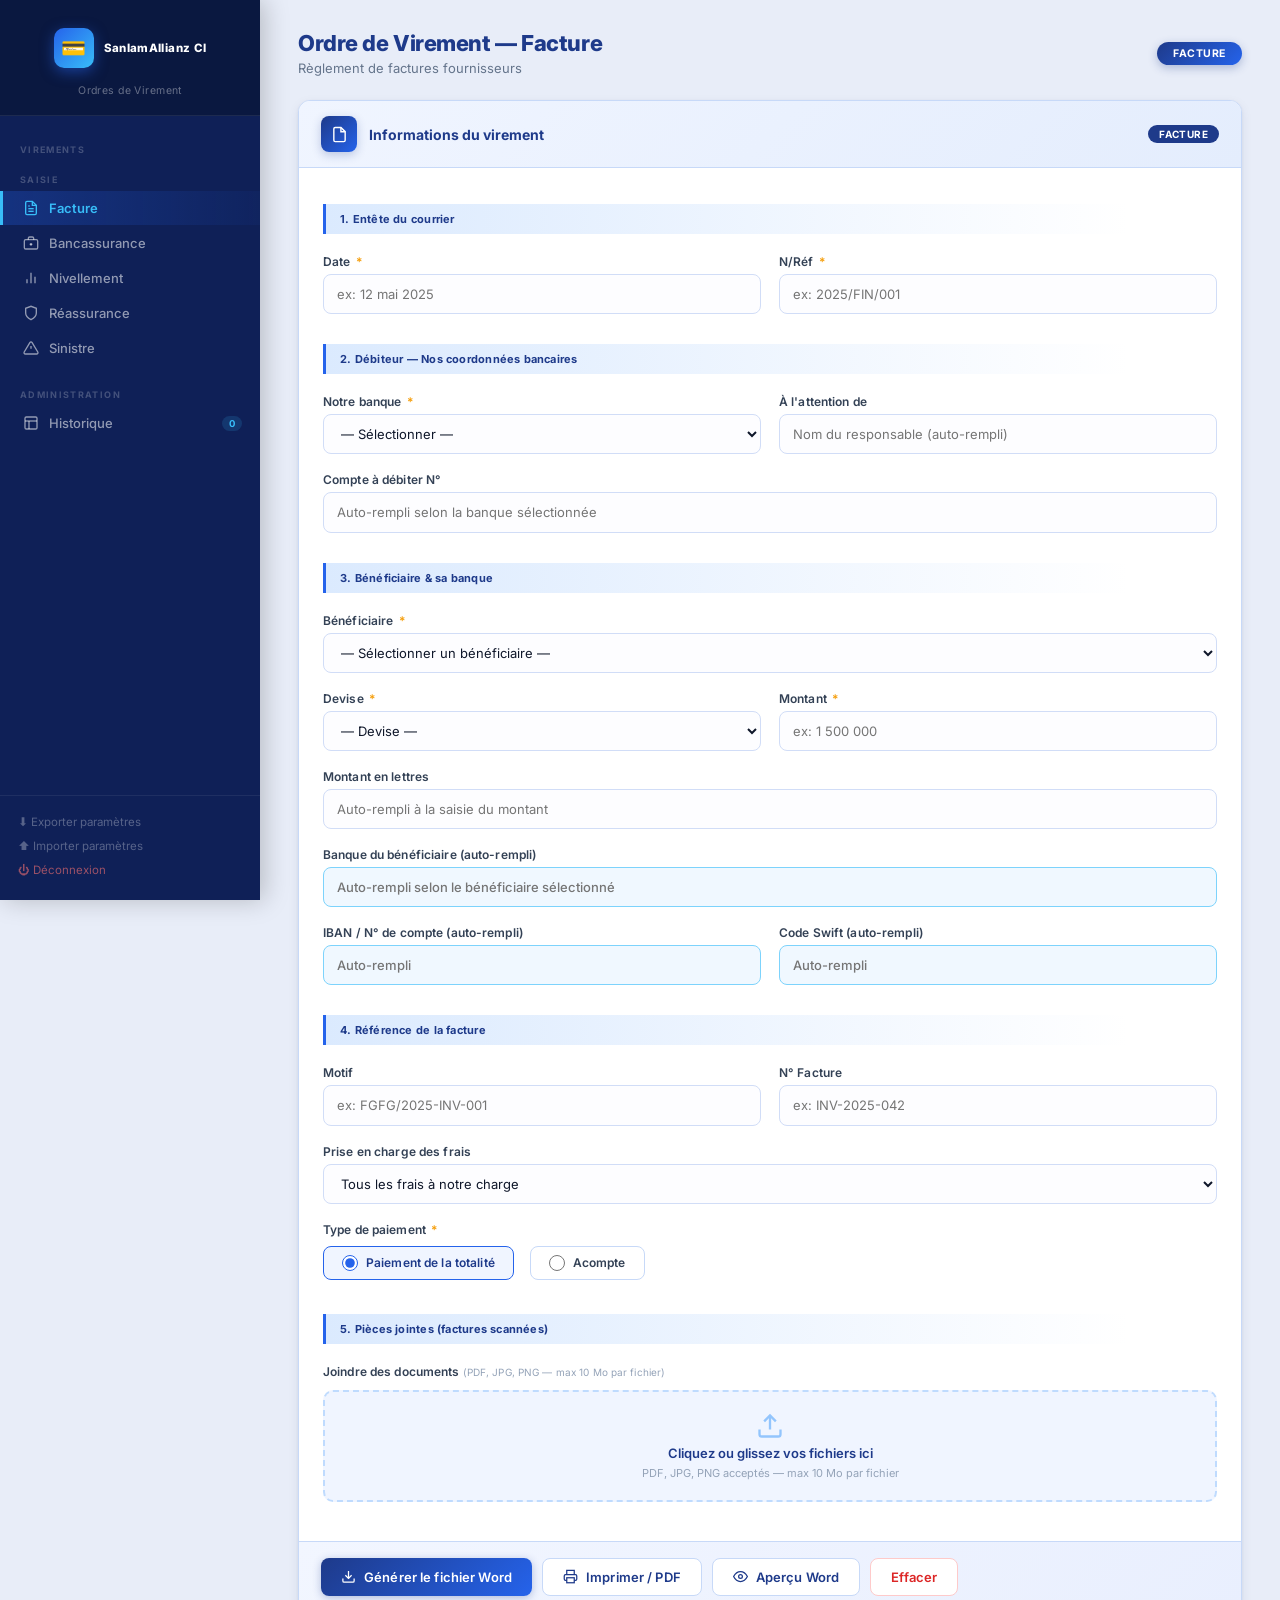
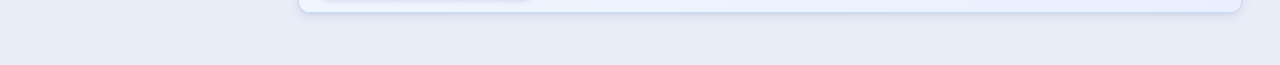
==== commit 3f434e1f: "Update OutilDeVirement.html" ====
--- a/OutilDeVirement.html
+++ b/OutilDeVirement.html
@@ -1,18 +1,18 @@
-﻿<!DOCTYPE html>
+<!DOCTYPE html>
 <html lang="fr">
 <head>
 <meta charset="UTF-8">
 <meta name="viewport" content="width=device-width, initial-scale=1.0">
-<title>Ordres de Virement — SANLAMALLIANZ CI</title>
+<title>Ordres de Virement — SanlamAllianz CI</title>
 <link rel="stylesheet" href="OutilDeVirement.css">
 </head>
 <body>
 
-<!-- ══ LOADING FIREBASE ══ -->
+<!-- ══ LOADING SUPABASE ══ -->
 <style>@keyframes fb-spin{to{transform:rotate(360deg)}}</style>
 <div id="fb-loading" style="display:none;position:fixed;inset:0;background:rgba(255,255,255,.97);z-index:99999;flex-direction:column;align-items:center;justify-content:center;gap:18px;font-family:system-ui,sans-serif">
   <div style="width:52px;height:52px;border:5px solid #e2e8f0;border-top-color:#1e3a8a;border-radius:50%;animation:fb-spin .85s linear infinite"></div>
-  <div style="font-size:16px;color:#1e3a8a;font-weight:700;letter-spacing:.3px">Connexion Firebase…</div>
+  <div style="font-size:16px;color:#1e3a8a;font-weight:700;letter-spacing:.3px">Connexion Supabase…</div>
   <div style="font-size:12px;color:#64748b">Synchronisation des données en cours</div>
 </div>
 
@@ -26,7 +26,7 @@
         <div id="app-logo-text" class="logo-text-fallback">
           <div class="logo-icon-box">💳</div>
           <div>
-            <div class="logo-name" id="sidebar-company-name">SANLAMALLIANZ CI</div>
+            <div class="logo-name" id="sidebar-company-name">SanlamAllianz CI</div>
           </div>
         </div>
       </div>
@@ -38,23 +38,24 @@
     </div>
     <div class="sidebar-nav">
       <div class="nav-section">Virements</div>
-      <div class="nav-item active" onclick="showPanel('facture')">
+      <div class="nav-section" id="nav-section-saisie">Saisie</div>
+      <div class="nav-item active" id="nav-facture" onclick="showPanel('facture')">
         <svg viewBox="0 0 24 24" fill="none" stroke="currentColor" stroke-width="2"><path d="M14 2H6a2 2 0 0 0-2 2v16a2 2 0 0 0 2 2h12a2 2 0 0 0 2-2V8z"/><polyline points="14 2 14 8 20 8"/><line x1="16" y1="13" x2="8" y2="13"/><line x1="16" y1="17" x2="8" y2="17"/><polyline points="10 9 9 9 8 9"/></svg>
         Facture
       </div>
-      <div class="nav-item" onclick="showPanel('bancassurance')">
+      <div class="nav-item" id="nav-bancassurance" onclick="showPanel('bancassurance')">
         <svg viewBox="0 0 24 24" fill="none" stroke="currentColor" stroke-width="2"><rect x="2" y="7" width="20" height="14" rx="2"/><path d="M16 7V5a2 2 0 0 0-2-2h-4a2 2 0 0 0-2 2v2"/><line x1="12" y1="12" x2="12" y2="16"/><line x1="10" y1="14" x2="14" y2="14"/></svg>
         Bancassurance
       </div>
-      <div class="nav-item" onclick="showPanel('nivellement')">
+      <div class="nav-item" id="nav-nivellement" onclick="showPanel('nivellement')">
         <svg viewBox="0 0 24 24" fill="none" stroke="currentColor" stroke-width="2"><path d="M18 20V10"/><path d="M12 20V4"/><path d="M6 20v-6"/></svg>
         Nivellement
       </div>
-      <div class="nav-item" onclick="showPanel('reassurance')">
+      <div class="nav-item" id="nav-reassurance" onclick="showPanel('reassurance')">
         <svg viewBox="0 0 24 24" fill="none" stroke="currentColor" stroke-width="2"><path d="M12 22s8-4 8-10V5l-8-3-8 3v7c0 6 8 10 8 10z"/></svg>
         Réassurance
       </div>
-      <div class="nav-item" onclick="showPanel('sinistre')">
+      <div class="nav-item" id="nav-sinistre" onclick="showPanel('sinistre')">
         <svg viewBox="0 0 24 24" fill="none" stroke="currentColor" stroke-width="2"><path d="M10.29 3.86L1.82 18a2 2 0 0 0 1.71 3h16.94a2 2 0 0 0 1.71-3L13.71 3.86a2 2 0 0 0-3.42 0z"/><line x1="12" y1="9" x2="12" y2="13"/><line x1="12" y1="17" x2="12.01" y2="17"/></svg>
         Sinistre
       </div>
@@ -131,7 +132,7 @@
               </select>
             </div>
             <div class="field">
-              <label>À l'attention de M.</label>
+              <label>À l'attention de</label>
               <input type="text" id="fac_attention" placeholder="Nom du responsable (auto-rempli)">
             </div>
             <div class="field span2">
@@ -197,6 +198,36 @@
                 <option value="beneficiaire_charge">Tous les frais à la charge du bénéficiaire</option>
               </select>
             </div>
+            <div class="field span2">
+              <label>Type de paiement <span class="req">*</span></label>
+              <div class="radio-group">
+                <label class="radio-option">
+                  <input type="radio" id="fac_type_paiement_total" name="fac_type_paiement" value="total" checked>
+                  <span>Paiement de la totalité</span>
+                </label>
+                <label class="radio-option">
+                  <input type="radio" id="fac_type_paiement_acompte" name="fac_type_paiement" value="acompte">
+                  <span>Acompte</span>
+                </label>
+              </div>
+            </div>
+
+            <!-- ── 5. PIÈCES JOINTES ── -->
+            <div class="section-divider">5. Pièces jointes (factures scannées)</div>
+            <div class="field span2">
+              <label>Joindre des documents <small style="color:#94a3b8;font-weight:400">(PDF, JPG, PNG — max 10 Mo par fichier)</small></label>
+              <div class="upload-zone" id="upload-zone-facture"
+                   onclick="document.getElementById('file-input-facture').click()"
+                   ondragover="event.preventDefault();this.classList.add('dragover')"
+                   ondragleave="this.classList.remove('dragover')"
+                   ondrop="handleFileDrop(event,'facture')">
+                <svg viewBox="0 0 24 24" fill="none" stroke="currentColor" stroke-width="2" style="width:28px;height:28px;color:#93c5fd"><path d="M21 15v4a2 2 0 0 1-2 2H5a2 2 0 0 1-2-2v-4"/><polyline points="17 8 12 3 7 8"/><line x1="12" y1="3" x2="12" y2="15"/></svg>
+                <div class="upload-zone-text">Cliquez ou glissez vos fichiers ici</div>
+                <div class="upload-zone-hint">PDF, JPG, PNG acceptés — max 10 Mo par fichier</div>
+              </div>
+              <input type="file" id="file-input-facture" multiple accept=".pdf,.jpg,.jpeg,.png,.tiff,.tif" style="display:none" onchange="handleFileSelect(event,'facture')">
+              <div id="attachments-facture" class="attachments-list"></div>
+            </div>
 
           </div>
         </div>
@@ -215,7 +246,7 @@
           </button>
           <button class="btn btn-outline" onclick="togglePreview('facture')">
             <svg viewBox="0 0 24 24" fill="none" stroke="currentColor" stroke-width="2"><path d="M1 12s4-8 11-8 11 8 11 8-4 8-11 8-11-8-11-8z"/><circle cx="12" cy="12" r="3"/></svg>
-            Aperçu texte
+            Aperçu Word
           </button>
           <button class="btn btn-danger" onclick="clearForm('facture')">Effacer</button>
         </div>
@@ -298,6 +329,24 @@
               <label>Nom du bénéficiaire (saisie manuelle)</label>
               <input type="text" id="ban_beneficiaire" placeholder="Nom du bénéficiaire">
             </div>
+
+            <!-- ── PIÈCES JOINTES ── -->
+            <div class="section-divider">Pièces jointes (documents scannés)</div>
+            <div class="field span2">
+              <label>Joindre des documents <small style="color:#94a3b8;font-weight:400">(PDF, JPG, PNG — max 10 Mo par fichier)</small></label>
+              <div class="upload-zone" id="upload-zone-bancassurance"
+                   onclick="document.getElementById('file-input-bancassurance').click()"
+                   ondragover="event.preventDefault();this.classList.add('dragover')"
+                   ondragleave="this.classList.remove('dragover')"
+                   ondrop="handleFileDrop(event,'bancassurance')">
+                <svg viewBox="0 0 24 24" fill="none" stroke="currentColor" stroke-width="2" style="width:28px;height:28px;color:#93c5fd"><path d="M21 15v4a2 2 0 0 1-2 2H5a2 2 0 0 1-2-2v-4"/><polyline points="17 8 12 3 7 8"/><line x1="12" y1="3" x2="12" y2="15"/></svg>
+                <div class="upload-zone-text">Cliquez ou glissez vos fichiers ici</div>
+                <div class="upload-zone-hint">PDF, JPG, PNG acceptés — max 10 Mo par fichier</div>
+              </div>
+              <input type="file" id="file-input-bancassurance" multiple accept=".pdf,.jpg,.jpeg,.png,.tiff,.tif" style="display:none" onchange="handleFileSelect(event,'bancassurance')">
+              <div id="attachments-bancassurance" class="attachments-list"></div>
+            </div>
+
           </div>
         </div>
         <div class="btn-row">
@@ -315,7 +364,7 @@
           </button>
           <button class="btn btn-outline" onclick="togglePreview('bancassurance')">
             <svg viewBox="0 0 24 24" fill="none" stroke="currentColor" stroke-width="2"><path d="M1 12s4-8 11-8 11 8 11 8-4 8-11 8-11-8-11-8z"/><circle cx="12" cy="12" r="3"/></svg>
-            Aperçu texte
+            Aperçu Word
           </button>
           <button class="btn btn-danger" onclick="clearForm('bancassurance')">Effacer</button>
         </div>
@@ -379,6 +428,24 @@
               <label>Montant en lettres</label>
               <input type="text" id="niv_montant_lettre" placeholder="Auto-rempli à la saisie du montant">
             </div>
+
+            <!-- ── PIÈCES JOINTES ── -->
+            <div class="section-divider">Pièces jointes (documents scannés)</div>
+            <div class="field span2">
+              <label>Joindre des documents <small style="color:#94a3b8;font-weight:400">(PDF, JPG, PNG — max 10 Mo par fichier)</small></label>
+              <div class="upload-zone" id="upload-zone-nivellement"
+                   onclick="document.getElementById('file-input-nivellement').click()"
+                   ondragover="event.preventDefault();this.classList.add('dragover')"
+                   ondragleave="this.classList.remove('dragover')"
+                   ondrop="handleFileDrop(event,'nivellement')">
+                <svg viewBox="0 0 24 24" fill="none" stroke="currentColor" stroke-width="2" style="width:28px;height:28px;color:#93c5fd"><path d="M21 15v4a2 2 0 0 1-2 2H5a2 2 0 0 1-2-2v-4"/><polyline points="17 8 12 3 7 8"/><line x1="12" y1="3" x2="12" y2="15"/></svg>
+                <div class="upload-zone-text">Cliquez ou glissez vos fichiers ici</div>
+                <div class="upload-zone-hint">PDF, JPG, PNG acceptés — max 10 Mo par fichier</div>
+              </div>
+              <input type="file" id="file-input-nivellement" multiple accept=".pdf,.jpg,.jpeg,.png,.tiff,.tif" style="display:none" onchange="handleFileSelect(event,'nivellement')">
+              <div id="attachments-nivellement" class="attachments-list"></div>
+            </div>
+
           </div>
         </div>
         <div class="btn-row">
@@ -396,7 +463,7 @@
           </button>
           <button class="btn btn-outline" onclick="togglePreview('nivellement')">
             <svg viewBox="0 0 24 24" fill="none" stroke="currentColor" stroke-width="2"><path d="M1 12s4-8 11-8 11 8 11 8-4 8-11 8-11-8-11-8z"/><circle cx="12" cy="12" r="3"/></svg>
-            Aperçu texte
+            Aperçu Word
           </button>
           <button class="btn btn-danger" onclick="clearForm('nivellement')">Effacer</button>
         </div>
@@ -495,6 +562,24 @@
               <label>N° Police</label>
               <input type="text" id="rea_police" placeholder="ex: POL-2025-0042">
             </div>
+
+            <!-- ── PIÈCES JOINTES ── -->
+            <div class="section-divider">Pièces jointes (documents scannés)</div>
+            <div class="field span2">
+              <label>Joindre des documents <small style="color:#94a3b8;font-weight:400">(PDF, JPG, PNG — max 10 Mo par fichier)</small></label>
+              <div class="upload-zone" id="upload-zone-reassurance"
+                   onclick="document.getElementById('file-input-reassurance').click()"
+                   ondragover="event.preventDefault();this.classList.add('dragover')"
+                   ondragleave="this.classList.remove('dragover')"
+                   ondrop="handleFileDrop(event,'reassurance')">
+                <svg viewBox="0 0 24 24" fill="none" stroke="currentColor" stroke-width="2" style="width:28px;height:28px;color:#93c5fd"><path d="M21 15v4a2 2 0 0 1-2 2H5a2 2 0 0 1-2-2v-4"/><polyline points="17 8 12 3 7 8"/><line x1="12" y1="3" x2="12" y2="15"/></svg>
+                <div class="upload-zone-text">Cliquez ou glissez vos fichiers ici</div>
+                <div class="upload-zone-hint">PDF, JPG, PNG acceptés — max 10 Mo par fichier</div>
+              </div>
+              <input type="file" id="file-input-reassurance" multiple accept=".pdf,.jpg,.jpeg,.png,.tiff,.tif" style="display:none" onchange="handleFileSelect(event,'reassurance')">
+              <div id="attachments-reassurance" class="attachments-list"></div>
+            </div>
+
           </div>
         </div>
         <div class="btn-row">
@@ -512,7 +597,7 @@
           </button>
           <button class="btn btn-outline" onclick="togglePreview('reassurance')">
             <svg viewBox="0 0 24 24" fill="none" stroke="currentColor" stroke-width="2"><path d="M1 12s4-8 11-8 11 8 11 8-4 8-11 8-11-8-11-8z"/><circle cx="12" cy="12" r="3"/></svg>
-            Aperçu texte
+            Aperçu Word
           </button>
           <button class="btn btn-danger" onclick="clearForm('reassurance')">Effacer</button>
         </div>
@@ -607,6 +692,24 @@
               <label>N° Police sinistre <span class="req">*</span></label>
               <input type="text" id="sin_police" placeholder="ex: POL-SIN-2025-007">
             </div>
+
+            <!-- ── PIÈCES JOINTES ── -->
+            <div class="section-divider">Pièces jointes (documents scannés)</div>
+            <div class="field span2">
+              <label>Joindre des documents <small style="color:#94a3b8;font-weight:400">(PDF, JPG, PNG — max 10 Mo par fichier)</small></label>
+              <div class="upload-zone" id="upload-zone-sinistre"
+                   onclick="document.getElementById('file-input-sinistre').click()"
+                   ondragover="event.preventDefault();this.classList.add('dragover')"
+                   ondragleave="this.classList.remove('dragover')"
+                   ondrop="handleFileDrop(event,'sinistre')">
+                <svg viewBox="0 0 24 24" fill="none" stroke="currentColor" stroke-width="2" style="width:28px;height:28px;color:#93c5fd"><path d="M21 15v4a2 2 0 0 1-2 2H5a2 2 0 0 1-2-2v-4"/><polyline points="17 8 12 3 7 8"/><line x1="12" y1="3" x2="12" y2="15"/></svg>
+                <div class="upload-zone-text">Cliquez ou glissez vos fichiers ici</div>
+                <div class="upload-zone-hint">PDF, JPG, PNG acceptés — max 10 Mo par fichier</div>
+              </div>
+              <input type="file" id="file-input-sinistre" multiple accept=".pdf,.jpg,.jpeg,.png,.tiff,.tif" style="display:none" onchange="handleFileSelect(event,'sinistre')">
+              <div id="attachments-sinistre" class="attachments-list"></div>
+            </div>
+
           </div>
         </div>
         <div class="btn-row">
@@ -624,7 +727,7 @@
           </button>
           <button class="btn btn-outline" onclick="togglePreview('sinistre')">
             <svg viewBox="0 0 24 24" fill="none" stroke="currentColor" stroke-width="2"><path d="M1 12s4-8 11-8 11 8 11 8-4 8-11 8-11-8-11-8z"/><circle cx="12" cy="12" r="3"/></svg>
-            Aperçu texte
+            Aperçu Word
           </button>
           <button class="btn btn-danger" onclick="clearForm('sinistre')">Effacer</button>
         </div>
@@ -713,6 +816,9 @@
           </button>
         </div>
       </div>
+
+      <!-- Historique des virements rejetés -->
+      <div id="hist-rejete-container" style="margin-top:24px"></div>
     </div>
 
     <!-- ══════════ PARAMÈTRES ══════════ -->
@@ -870,13 +976,13 @@
           <div class="form-grid">
             <div class="field span2">
               <label>En-tête personnalisée</label>
-              <textarea id="param_entete_ordre" rows="4" placeholder="Ex : SANLAMALLIANZ CI ASSURANCES&#10;Abidjan Plateau, Côte d'Ivoire&#10;Tél. : +225 XX XX XX XX XX"
+              <textarea id="param_entete_ordre" rows="4" placeholder="Ex : SanlamAllianz CI Assurances&#10;Abidjan Plateau, Côte d'Ivoire&#10;Tél. : +225 XX XX XX XX XX"
                 style="width:100%;padding:10px;border:1.5px solid #e2e8f0;border-radius:8px;font-size:13px;font-family:inherit;resize:vertical"></textarea>
               <div style="font-size:11px;color:var(--text-light);margin-top:4px">Chaque ligne sera rendue séparément. HTML non supporté.</div>
             </div>
             <div class="field span2">
               <label>Pied de page</label>
-              <textarea id="param_pied_ordre" rows="3" placeholder="Ex : Document confidentiel — Usage interne uniquement&#10;SANLAMALLIANZ CI ASSURANCES — RC N° 123456"
+              <textarea id="param_pied_ordre" rows="3" placeholder="Ex : Document confidentiel — Usage interne uniquement&#10;SanlamAllianz CI Assurances — RC N° 123456"
                 style="width:100%;padding:10px;border:1.5px solid #e2e8f0;border-radius:8px;font-size:13px;font-family:inherit;resize:vertical"></textarea>
               <div style="font-size:11px;color:var(--text-light);margin-top:4px">Apparaît en bas de chaque ordre, séparé par une ligne.</div>
             </div>
@@ -1006,7 +1112,7 @@
           <div class="form-grid">
             <div class="field">
               <label>Nom de la société</label>
-              <input type="text" id="param_societe" placeholder="ex: SANLAMALLIANZ CI ASSURANCES">
+              <input type="text" id="param_societe" placeholder="ex: SanlamAllianz CI Assurances">
             </div>
             <div class="field">
               <label>Ville</label>
@@ -1180,7 +1286,7 @@
       <img id="login-logo-img" src="" alt="Logo" style="display:none">
       <div id="login-logo-text">
         <div style="font-size:32px;margin-bottom:8px">💳</div>
-        <div style="font-size:17px;font-weight:800;color:#1e3a8a" id="login-company-name">SANLAMALLIANZ CI</div>
+        <div style="font-size:17px;font-weight:800;color:#1e3a8a" id="login-company-name">SanlamAllianz CI</div>
       </div>
       <div class="login-app-name">Ordres de Virement — Connexion</div>
     </div>
@@ -1236,24 +1342,114 @@
 
 <!-- ══ MODAL SIGNATURE ÉLECTRONIQUE ══ -->
 <div id="sig-modal-overlay" style="display:none;position:fixed;inset:0;background:rgba(0,0,0,.55);z-index:9000;align-items:center;justify-content:center">
-  <div style="background:#fff;border-radius:14px;padding:28px 32px;width:500px;max-width:95vw;box-shadow:0 20px 60px rgba(0,0,0,.3)">
+  <div style="background:#fff;border-radius:14px;padding:28px 32px;width:540px;max-width:95vw;box-shadow:0 20px 60px rgba(0,0,0,.3)">
     <h3 style="margin:0 0 6px;font-size:17px;color:#1e3a8a">Ma signature électronique</h3>
-    <p style="font-size:12px;color:#6b7280;margin:0 0 16px">Dessinez votre signature dans le cadre ci-dessous. Elle sera apposée automatiquement sur vos ordres de virement.</p>
-    <canvas id="sig-canvas" width="440" height="180"
-      style="border:2px solid #cbd5e1;border-radius:8px;cursor:crosshair;touch-action:none;background:#f9fafb;display:block;margin:0 auto"></canvas>
-    <div style="display:flex;gap:10px;margin-top:14px;justify-content:flex-end">
-      <button onclick="clearSigCanvas()" style="padding:8px 18px;border:1.5px solid #cbd5e1;border-radius:7px;background:#fff;font-size:13px;cursor:pointer;color:#374151">Effacer</button>
-      <button onclick="closeSigModal()" style="padding:8px 18px;border:1.5px solid #cbd5e1;border-radius:7px;background:#fff;font-size:13px;cursor:pointer;color:#374151">Annuler</button>
-      <button onclick="saveSignatureFromModal()" style="padding:8px 22px;background:#1e3a8a;color:#fff;border:none;border-radius:7px;font-size:13px;font-weight:600;cursor:pointer">Enregistrer</button>
+    <p style="font-size:12px;color:#6b7280;margin:0 0 14px">Enregistrez séparément votre <strong>signature complète</strong> et vos <strong>initiales</strong>.</p>
+
+    <!-- Onglets -->
+    <div style="display:flex;border-bottom:2px solid #e2e8f0;margin-bottom:14px;gap:0">
+      <button id="sig-tab-full" onclick="switchSigTab('full')"
+        style="padding:8px 20px;border:none;background:none;font-size:13px;font-weight:600;color:#1e3a8a;border-bottom:2px solid #1e3a8a;margin-bottom:-2px;cursor:pointer">
+        ✍️ Signature complète
+      </button>
+      <button id="sig-tab-init" onclick="switchSigTab('init')"
+        style="padding:8px 20px;border:none;background:none;font-size:13px;font-weight:600;color:#94a3b8;border-bottom:2px solid transparent;margin-bottom:-2px;cursor:pointer">
+        🔤 Initiales
+      </button>
+    </div>
+
+    <!-- Canvas Signature complète -->
+    <div id="sig-panel-full">
+      <p style="font-size:11px;color:#6b7280;margin:0 0 8px">Signature complète — utilisée lors de la validation opérationnelle</p>
+      <canvas id="sig-canvas" width="476" height="160"
+        style="border:2px solid #cbd5e1;border-radius:8px;cursor:crosshair;touch-action:none;background:#f9fafb;display:block;margin:0 auto"></canvas>
+      <div style="display:flex;gap:8px;margin-top:10px;align-items:center">
+        <button onclick="clearSigCanvas('sig-canvas')" style="padding:7px 16px;border:1.5px solid #cbd5e1;border-radius:7px;background:#fff;font-size:12px;cursor:pointer;color:#374151">Effacer</button>
+        <span id="sig-full-status" style="font-size:11px;color:#16a34a;flex:1"></span>
+        <button onclick="saveSignatureOnly()" style="padding:8px 20px;background:#1e3a8a;color:#fff;border:none;border-radius:7px;font-size:12px;font-weight:600;cursor:pointer">Enregistrer la signature</button>
+      </div>
+    </div>
+
+    <!-- Saisie Initiales (texte) -->
+    <div id="sig-panel-init" style="display:none">
+      <p style="font-size:11px;color:#6b7280;margin:0 0 10px">Initiales — utilisées lors des présentations (DG, DGA, etc.)</p>
+      <div style="border:2px solid #cbd5e1;border-radius:8px;background:#f9fafb;display:flex;align-items:center;justify-content:center;height:100px;padding:10px">
+        <input id="sig-init-text" type="text" maxlength="6" placeholder="Ex : J.M.A"
+          style="border:none;background:transparent;outline:none;font-size:42px;font-family:'Georgia',serif;font-weight:bold;color:#1e3a8a;text-align:center;width:100%;letter-spacing:6px"
+          oninput="this.value=this.value.toUpperCase()">
+      </div>
+      <div style="display:flex;gap:8px;margin-top:8px;align-items:center">
+        <button onclick="document.getElementById('sig-init-text').value=''" style="padding:7px 16px;border:1.5px solid #cbd5e1;border-radius:7px;background:#fff;font-size:12px;cursor:pointer;color:#374151">Effacer</button>
+        <span style="font-size:11px;color:#6b7280;flex:1">Max. 6 caractères — ex : J.A, J.M.A, JMA</span>
+        <span id="sig-init-status" style="font-size:11px;color:#16a34a"></span>
+        <button onclick="saveInitialesOnly()" style="padding:8px 20px;background:#0891b2;color:#fff;border:none;border-radius:7px;font-size:12px;font-weight:600;cursor:pointer">Enregistrer les initiales</button>
+      </div>
+    </div>
+
+    <div style="display:flex;gap:10px;margin-top:18px;justify-content:flex-end">
+      <button onclick="closeSigModal()" style="padding:8px 22px;border:1.5px solid #cbd5e1;border-radius:7px;background:#fff;font-size:13px;cursor:pointer;color:#374151">Fermer</button>
     </div>
   </div>
 </div>
 
 <div id="toast"></div>
 
-<!-- ══ FIREBASE SDK ══ -->
-<script src="https://www.gstatic.com/firebasejs/10.12.0/firebase-app-compat.js"></script>
-<script src="https://www.gstatic.com/firebasejs/10.12.0/firebase-database-compat.js"></script>
+<!-- ══ MODAL CHOIX SIGNATURE / INITIALES ══ -->
+<div id="sign-choice-modal" style="display:none;position:fixed;inset:0;background:rgba(0,0,0,.55);z-index:9100;align-items:center;justify-content:center">
+  <div style="background:#fff;border-radius:14px;padding:28px 32px;width:420px;max-width:95vw;box-shadow:0 20px 60px rgba(0,0,0,.3)">
+    <h3 style="margin:0 0 6px;font-size:17px;color:#1e3a8a">Valider l'ordre par :</h3>
+    <p style="font-size:12px;color:#6b7280;margin:0 0 20px">Choisissez le mode de validation pour cet ordre de virement.</p>
+    <div style="display:flex;gap:14px;margin-bottom:18px">
+      <button onclick="signOrderWith('signature')"
+        style="flex:1;padding:18px 10px;border:2px solid #1e3a8a;border-radius:10px;background:#eff6ff;cursor:pointer;font-size:14px;font-weight:600;color:#1e3a8a;display:flex;flex-direction:column;align-items:center;gap:8px;transition:background .15s"
+        onmouseover="this.style.background='#dbeafe'" onmouseout="this.style.background='#eff6ff'">
+        <svg viewBox="0 0 24 24" fill="none" stroke="#1e3a8a" stroke-width="2" style="width:28px;height:28px"><path d="M12 20h9"/><path d="M16.5 3.5a2.121 2.121 0 0 1 3 3L7 19l-4 1 1-4L16.5 3.5z"/></svg>
+        Signature complète
+      </button>
+      <button onclick="signOrderWith('initiales')"
+        style="flex:1;padding:18px 10px;border:2px solid #0891b2;border-radius:10px;background:#ecfeff;cursor:pointer;font-size:14px;font-weight:600;color:#0891b2;display:flex;flex-direction:column;align-items:center;gap:8px;transition:background .15s"
+        onmouseover="this.style.background='#cffafe'" onmouseout="this.style.background='#ecfeff'">
+        <svg viewBox="0 0 24 24" fill="none" stroke="#0891b2" stroke-width="2" style="width:28px;height:28px"><rect x="3" y="5" width="18" height="14" rx="2"/><path d="M3 10h18"/><path d="M8 15h.01M12 15h.01"/></svg>
+        Initiales
+      </button>
+    </div>
+    <div style="text-align:right">
+      <button onclick="closeSignChoiceModal()" style="padding:8px 18px;border:1.5px solid #cbd5e1;border-radius:7px;background:#fff;font-size:13px;cursor:pointer;color:#374151">Annuler</button>
+    </div>
+  </div>
+</div>
+
+<!-- ══ MODAL PIÈCES JOINTES ══ -->
+<div id="attach-view-modal" style="display:none;position:fixed;inset:0;background:rgba(0,0,0,.65);z-index:9200;align-items:center;justify-content:center;padding:20px" onclick="if(event.target===this)closeAttachViewModal()">
+  <div style="background:#fff;border-radius:14px;width:820px;max-width:95vw;max-height:90vh;display:flex;flex-direction:column;box-shadow:0 20px 60px rgba(0,0,0,.35)">
+    <div style="padding:20px 28px;border-bottom:1px solid #e2e8f0;display:flex;align-items:center;justify-content:space-between;flex-shrink:0">
+      <div>
+        <h3 style="margin:0;font-size:17px;color:#1e3a8a;font-weight:700">Pièces jointes</h3>
+        <p id="attach-view-subtitle" style="margin:4px 0 0;font-size:12px;color:#6b7280"></p>
+      </div>
+      <button onclick="closeAttachViewModal()" style="background:none;border:none;cursor:pointer;color:#94a3b8;font-size:22px;line-height:1;padding:4px 8px;border-radius:6px;transition:color .15s" onmouseover="this.style.color='#1e293b'" onmouseout="this.style.color='#94a3b8'">✕</button>
+    </div>
+    <div id="attach-view-body" style="padding:24px 28px;overflow-y:auto;flex:1"></div>
+    <div style="padding:14px 28px;border-top:1px solid #e2e8f0;display:flex;justify-content:flex-end;flex-shrink:0">
+      <button onclick="closeAttachViewModal()" style="padding:8px 22px;background:#1e3a8a;color:#fff;border:none;border-radius:7px;font-size:13px;font-weight:600;cursor:pointer">Fermer</button>
+    </div>
+  </div>
+</div>
+
+<!-- ══ MODAL AJOUT RAPIDE BANQUE / BÉNÉFICIAIRE ══ -->
+<div id="quick-add-modal" style="display:none;position:fixed;inset:0;background:rgba(0,0,0,.5);z-index:9300;align-items:center;justify-content:center" onclick="if(event.target===this)closeQuickAddModal()">
+  <div style="background:#fff;border-radius:14px;padding:28px 32px;width:min(95vw,500px);box-shadow:0 20px 60px rgba(0,0,0,.3)">
+    <h3 id="quick-add-title" style="margin:0 0 20px;font-size:17px;color:#1e3a8a;font-weight:700">Ajouter</h3>
+    <div id="quick-add-fields" class="form-grid"></div>
+    <div style="display:flex;gap:10px;justify-content:flex-end;margin-top:20px">
+      <button onclick="closeQuickAddModal()" style="padding:8px 18px;border:1.5px solid #cbd5e1;border-radius:7px;background:#fff;font-size:13px;cursor:pointer;color:#374151">Annuler</button>
+      <button onclick="saveQuickAdd()" style="padding:8px 22px;background:#1e3a8a;color:#fff;border:none;border-radius:7px;font-size:13px;font-weight:600;cursor:pointer">Ajouter &amp; Sauvegarder</button>
+    </div>
+  </div>
+</div>
+
+<!-- ══ SUPABASE SDK ══ -->
+<script src="https://cdn.jsdelivr.net/npm/@supabase/supabase-js@2"></script>
 <!-- ══ DOCX via CDN ══ -->
 <script src="docx.min.js"></script>
 <script src="OutilDeVirement.js"></script>
--- a/OutilDeVirement.css
+++ b/OutilDeVirement.css
@@ -113,9 +113,8 @@
 .logo-name {
   font-size: 11.5px;
   font-weight: 800;
-  letter-spacing: 0.05em;
+  letter-spacing: 0.03em;
   color: #ffffff;
-  text-transform: uppercase;
   line-height: 1.3;
 }
 
@@ -328,11 +327,10 @@
   background: linear-gradient(90deg, #dbeafe 0%, transparent 90%);
   border-left: 3px solid var(--blue-bright);
   border-radius: 0 6px 6px 0;
-  font-size: 10px;
-  font-weight: 800;
+  font-size: 11px;
+  font-weight: 700;
   color: var(--blue-mid);
-  text-transform: uppercase;
-  letter-spacing: 0.1em;
+  letter-spacing: 0.02em;
 }
 
 /* ═══════════════════════════════════════════
@@ -346,11 +344,10 @@
 .field.span2 { grid-column: span 2; }
 
 .field label {
-  font-size: 11px;
-  font-weight: 700;
+  font-size: 12px;
+  font-weight: 600;
   color: var(--text-mid);
-  text-transform: uppercase;
-  letter-spacing: 0.06em;
+  letter-spacing: 0.01em;
 }
 
 .field label .req { color: var(--gold); margin-left: 2px; }
@@ -645,6 +642,69 @@
 }
 
 /* ═══════════════════════════════════════════
+   PIÈCES JOINTES
+═══════════════════════════════════════════ */
+.upload-zone {
+  border: 2px dashed #bfdbfe;
+  border-radius: 10px;
+  background: #f0f5ff;
+  padding: 20px 16px;
+  text-align: center;
+  cursor: pointer;
+  transition: border-color .2s, background .2s;
+  display: flex;
+  flex-direction: column;
+  align-items: center;
+  gap: 5px;
+  margin-top: 6px;
+}
+.upload-zone:hover,
+.upload-zone.dragover {
+  border-color: #3b82f6;
+  background: #dbeafe;
+}
+.upload-zone-text {
+  font-size: 13px;
+  font-weight: 600;
+  color: #1e3a8a;
+}
+.upload-zone-hint {
+  font-size: 11px;
+  color: #94a3b8;
+}
+.attachments-list {
+  margin-top: 10px;
+  display: flex;
+  flex-direction: column;
+  gap: 6px;
+}
+.attachment-item {
+  display: flex;
+  align-items: center;
+  gap: 8px;
+  padding: 8px 12px;
+  background: #f8faff;
+  border: 1px solid #e2e8f0;
+  border-radius: 8px;
+  font-size: 13px;
+}
+.att-icon  { font-size: 18px; flex-shrink: 0; }
+.att-name  { flex: 1; color: #1e293b; font-weight: 500; overflow: hidden; text-overflow: ellipsis; white-space: nowrap; }
+.att-size  { color: #94a3b8; font-size: 11px; flex-shrink: 0; }
+.att-remove {
+  background: none;
+  border: none;
+  cursor: pointer;
+  color: #94a3b8;
+  font-size: 13px;
+  padding: 2px 5px;
+  border-radius: 4px;
+  transition: color .15s, background .15s;
+  flex-shrink: 0;
+}
+.att-remove:hover { color: #dc2626; background: #fef2f2; }
+
+/* ═══════════════════════════════════════════
    LOGIN OVERLAY
 ═══════════════════════════════════════════ */
 #login-overlay {
@@ -727,6 +787,66 @@
   border: 1px solid var(--blue-border); border-radius: 8px; padding: 6px 10px; background: #f5f8ff;
 }
 
+/* ── RADIO GROUP — Acompte / Totalité ── */
+.radio-group {
+  display: flex;
+  gap: 16px;
+  align-items: center;
+  flex-wrap: wrap;
+  padding: 4px 0;
+}
+.radio-option {
+  display: flex;
+  align-items: center;
+  gap: 8px;
+  cursor: pointer;
+  font-weight: 400;
+  color: var(--text-mid);
+  padding: 8px 18px;
+  border: 1.5px solid var(--blue-border);
+  border-radius: var(--radius-sm);
+  transition: all 0.15s;
+  user-select: none;
+}
+.radio-option:has(input:checked) {
+  border-color: var(--blue-bright);
+  background: var(--blue-xlight);
+  color: var(--blue-mid);
+  font-weight: 600;
+}
+.radio-option input[type="radio"] {
+  accent-color: var(--blue-bright);
+  width: 16px;
+  height: 16px;
+  cursor: pointer;
+  flex-shrink: 0;
+}
+
+/* ── Bouton ajout rapide (+) dans les formulaires ── */
+.btn-quick-add {
+  flex-shrink: 0;
+  width: 36px;
+  height: 36px;
+  border: 1.5px solid var(--blue-border);
+  border-radius: var(--radius-sm);
+  background: var(--blue-xlight);
+  color: var(--blue-mid);
+  font-size: 20px;
+  line-height: 1;
+  font-weight: 700;
+  cursor: pointer;
+  display: flex;
+  align-items: center;
+  justify-content: center;
+  transition: background 0.15s, color 0.15s, border-color 0.15s;
+  align-self: flex-end;
+}
+.btn-quick-add:hover {
+  background: var(--blue-mid);
+  color: #fff;
+  border-color: var(--blue-mid);
+}
+
 /* ═══════════════════════════════════════════
    RESPONSIVE
 ═══════════════════════════════════════════ */
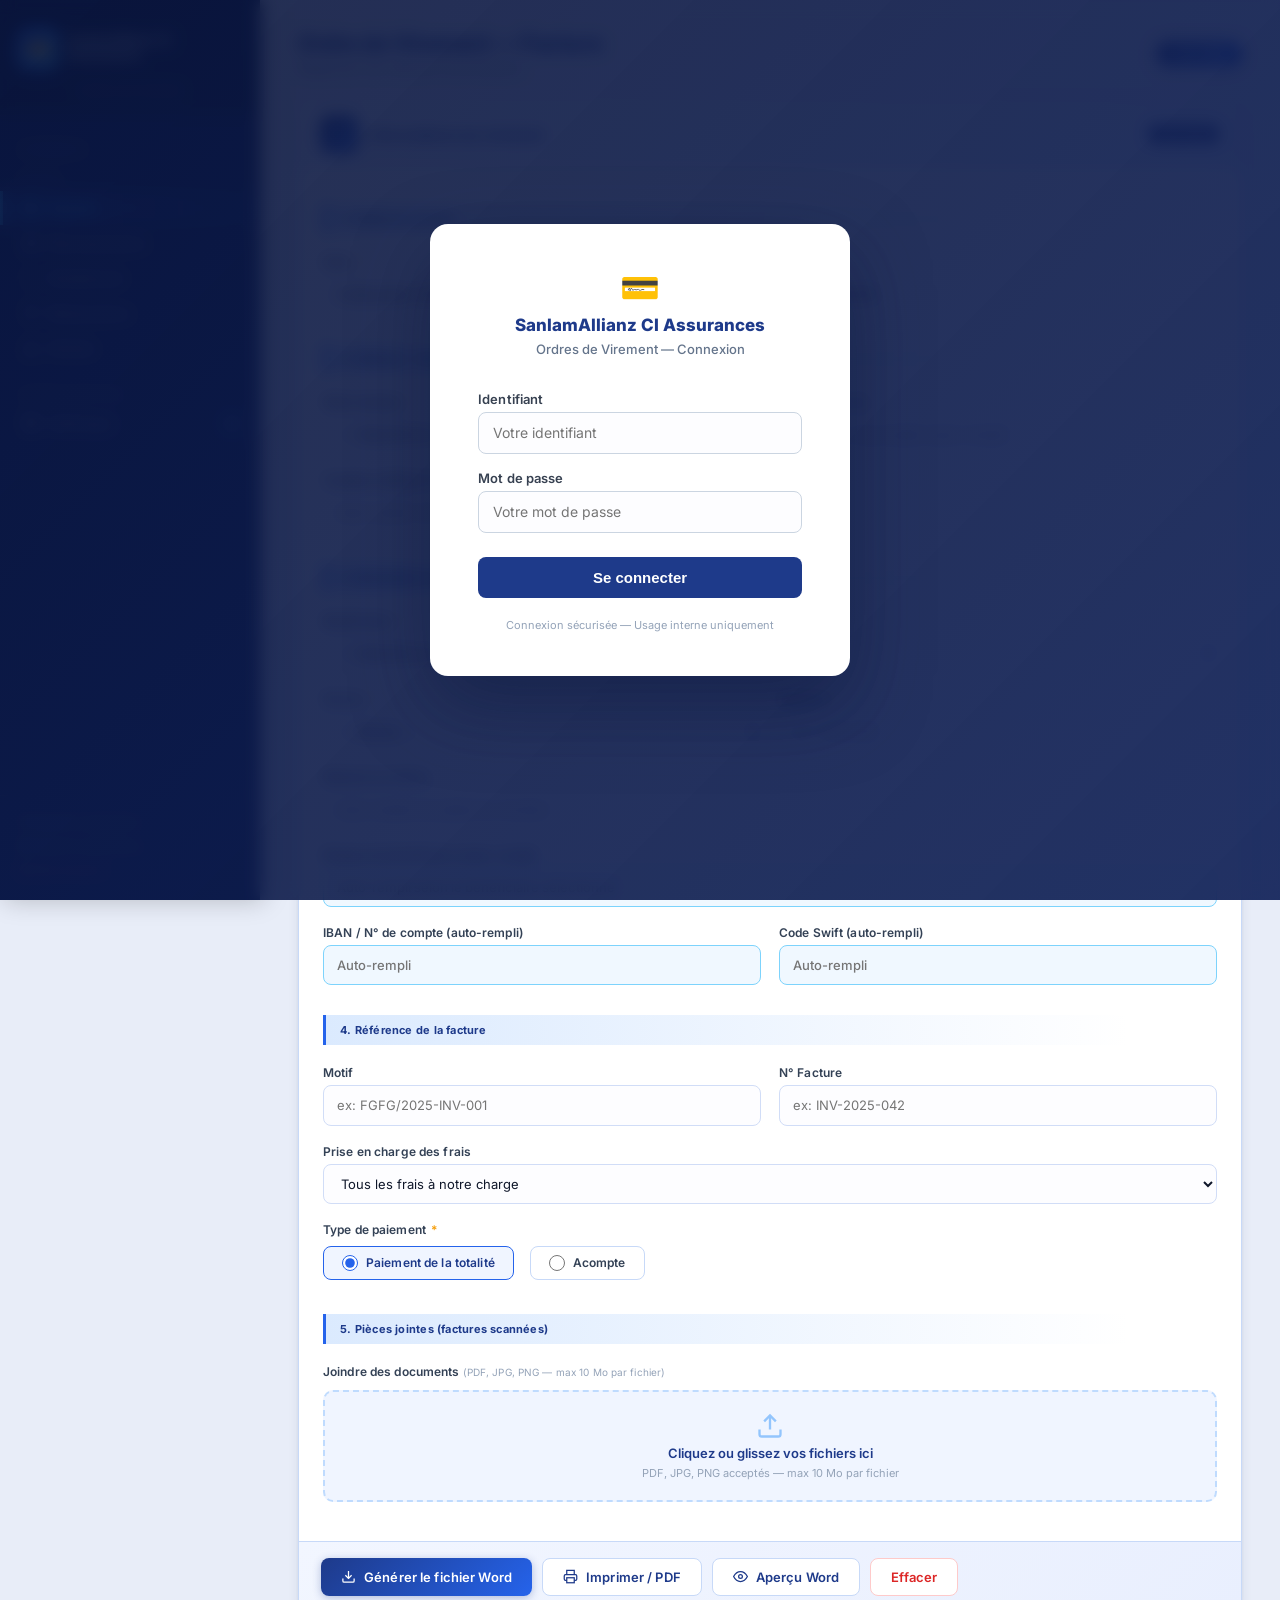
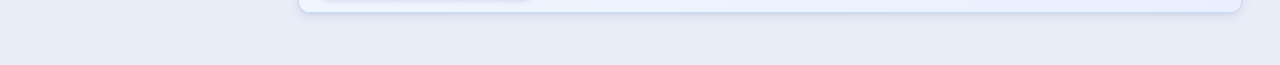
==== commit c01c9ed2: "Update OutilDeVirement.html" ====
--- a/OutilDeVirement.html
+++ b/OutilDeVirement.html
@@ -35,6 +35,9 @@
     <div id="session-bar" class="session-bar" style="display:none">
       <div class="s-name" id="session-nom">—</div>
       <div class="s-level" id="session-niveau">—</div>
+      <button onclick="openChangePwdModal()" title="Changer mon mot de passe" style="margin-top:8px;width:100%;padding:5px 8px;background:rgba(255,255,255,0.12);border:1px solid rgba(255,255,255,0.25);border-radius:6px;color:#fff;font-size:11px;cursor:pointer;text-align:left">
+        🔑 Mot de passe
+      </button>
     </div>
     <div class="sidebar-nav">
       <div class="nav-section">Virements</div>
@@ -1448,6 +1451,98 @@
   </div>
 </div>
 
+<!-- ══ MODALE — MODIFIER UTILISATEUR (Admin) ══ -->
+<div id="edit-user-modal" style="display:none;position:fixed;inset:0;background:rgba(0,0,0,.55);z-index:9400;align-items:center;justify-content:center" onclick="if(event.target===this)closeEditUserModal()">
+  <div style="background:#fff;border-radius:14px;padding:28px 32px;width:min(95vw,520px);box-shadow:0 20px 60px rgba(0,0,0,.3);max-height:90vh;overflow-y:auto">
+    <h3 id="edit-user-title" style="margin:0 0 6px;font-size:17px;color:#1e3a8a;font-weight:700">Modifier l'utilisateur</h3>
+    <p id="edit-user-sub" style="margin:0 0 20px;font-size:12px;color:#64748b"></p>
+    <input type="hidden" id="edit-user-id">
+    <div style="display:grid;grid-template-columns:1fr 1fr;gap:12px;margin-bottom:14px">
+      <div>
+        <label style="font-size:12px;font-weight:600;color:#374151;display:block;margin-bottom:4px">Prénom *</label>
+        <input id="edit-user-prenom" type="text" style="width:100%;padding:8px 10px;border:1.5px solid #e2e8f0;border-radius:7px;font-size:13px;box-sizing:border-box">
+      </div>
+      <div>
+        <label style="font-size:12px;font-weight:600;color:#374151;display:block;margin-bottom:4px">Nom *</label>
+        <input id="edit-user-nom" type="text" style="width:100%;padding:8px 10px;border:1.5px solid #e2e8f0;border-radius:7px;font-size:13px;box-sizing:border-box">
+      </div>
+    </div>
+    <div style="display:grid;grid-template-columns:1fr 1fr;gap:12px;margin-bottom:14px">
+      <div>
+        <label style="font-size:12px;font-weight:600;color:#374151;display:block;margin-bottom:4px">Identifiant</label>
+        <input id="edit-user-username" type="text" style="width:100%;padding:8px 10px;border:1.5px solid #e2e8f0;border-radius:7px;font-size:13px;box-sizing:border-box">
+      </div>
+      <div>
+        <label style="font-size:12px;font-weight:600;color:#374151;display:block;margin-bottom:4px">Email</label>
+        <input id="edit-user-email" type="email" style="width:100%;padding:8px 10px;border:1.5px solid #e2e8f0;border-radius:7px;font-size:13px;box-sizing:border-box">
+      </div>
+    </div>
+    <div style="display:grid;grid-template-columns:1fr 1fr;gap:12px;margin-bottom:14px">
+      <div>
+        <label style="font-size:12px;font-weight:600;color:#374151;display:block;margin-bottom:4px">Poste / Titre</label>
+        <input id="edit-user-titre" type="text" style="width:100%;padding:8px 10px;border:1.5px solid #e2e8f0;border-radius:7px;font-size:13px;box-sizing:border-box">
+      </div>
+      <div>
+        <label style="font-size:12px;font-weight:600;color:#374151;display:block;margin-bottom:4px">Niveau</label>
+        <select id="edit-user-niveau" style="width:100%;padding:8px 10px;border:1.5px solid #e2e8f0;border-radius:7px;font-size:13px;box-sizing:border-box">
+          <option value="1">1 — Super Admin</option>
+          <option value="2">2 — Admin</option>
+          <option value="3">3 — Utilisateur</option>
+          <option value="4">4 — Superviseur</option>
+          <option value="5">5 — Signataire</option>
+        </select>
+      </div>
+    </div>
+    <div style="margin-bottom:14px">
+      <label style="font-size:12px;font-weight:600;color:#374151;display:flex;align-items:center;gap:8px;cursor:pointer">
+        <input id="edit-user-actif" type="checkbox" style="width:16px;height:16px;cursor:pointer"> Compte actif
+      </label>
+    </div>
+    <hr style="border:none;border-top:1px solid #e2e8f0;margin:16px 0">
+    <p style="font-size:12px;color:#64748b;margin:0 0 10px">Nouveau mot de passe — laisser vide pour conserver l'actuel</p>
+    <div style="display:grid;grid-template-columns:1fr 1fr;gap:12px;margin-bottom:20px">
+      <div>
+        <label style="font-size:12px;font-weight:600;color:#374151;display:block;margin-bottom:4px">Nouveau mot de passe</label>
+        <input id="edit-user-pwd" type="password" autocomplete="new-password" style="width:100%;padding:8px 10px;border:1.5px solid #e2e8f0;border-radius:7px;font-size:13px;box-sizing:border-box" placeholder="Laisser vide = inchangé">
+      </div>
+      <div>
+        <label style="font-size:12px;font-weight:600;color:#374151;display:block;margin-bottom:4px">Confirmer</label>
+        <input id="edit-user-pwd2" type="password" autocomplete="new-password" style="width:100%;padding:8px 10px;border:1.5px solid #e2e8f0;border-radius:7px;font-size:13px;box-sizing:border-box" placeholder="Confirmer">
+      </div>
+    </div>
+    <div id="edit-user-error" style="display:none;padding:8px 12px;background:#fef2f2;border:1px solid #fca5a5;border-radius:7px;color:#dc2626;font-size:12px;margin-bottom:14px"></div>
+    <div style="display:flex;gap:10px;justify-content:flex-end">
+      <button onclick="closeEditUserModal()" style="padding:8px 18px;border:1.5px solid #cbd5e1;border-radius:7px;background:#fff;font-size:13px;cursor:pointer;color:#374151">Annuler</button>
+      <button onclick="saveEditUser()" style="padding:8px 22px;background:#1e3a8a;color:#fff;border:none;border-radius:7px;font-size:13px;font-weight:600;cursor:pointer">Enregistrer</button>
+    </div>
+  </div>
+</div>
+
+<!-- ══ MODALE — CHANGER MON MOT DE PASSE ══ -->
+<div id="change-pwd-modal" style="display:none;position:fixed;inset:0;background:rgba(0,0,0,.55);z-index:9400;align-items:center;justify-content:center" onclick="if(event.target===this)closeChangePwdModal()">
+  <div style="background:#fff;border-radius:14px;padding:28px 32px;width:min(95vw,400px);box-shadow:0 20px 60px rgba(0,0,0,.3)">
+    <h3 style="margin:0 0 6px;font-size:17px;color:#1e3a8a;font-weight:700">Changer mon mot de passe</h3>
+    <p id="change-pwd-user" style="margin:0 0 20px;font-size:12px;color:#64748b"></p>
+    <div style="margin-bottom:14px">
+      <label style="font-size:12px;font-weight:600;color:#374151;display:block;margin-bottom:4px">Mot de passe actuel *</label>
+      <input id="chg-pwd-old" type="password" autocomplete="current-password" style="width:100%;padding:9px 12px;border:1.5px solid #e2e8f0;border-radius:7px;font-size:13px;box-sizing:border-box">
+    </div>
+    <div style="margin-bottom:14px">
+      <label style="font-size:12px;font-weight:600;color:#374151;display:block;margin-bottom:4px">Nouveau mot de passe *</label>
+      <input id="chg-pwd-new" type="password" autocomplete="new-password" style="width:100%;padding:9px 12px;border:1.5px solid #e2e8f0;border-radius:7px;font-size:13px;box-sizing:border-box">
+    </div>
+    <div style="margin-bottom:20px">
+      <label style="font-size:12px;font-weight:600;color:#374151;display:block;margin-bottom:4px">Confirmer le nouveau mot de passe *</label>
+      <input id="chg-pwd-confirm" type="password" autocomplete="new-password" style="width:100%;padding:9px 12px;border:1.5px solid #e2e8f0;border-radius:7px;font-size:13px;box-sizing:border-box">
+    </div>
+    <div id="change-pwd-error" style="display:none;padding:8px 12px;background:#fef2f2;border:1px solid #fca5a5;border-radius:7px;color:#dc2626;font-size:12px;margin-bottom:14px"></div>
+    <div style="display:flex;gap:10px;justify-content:flex-end">
+      <button onclick="closeChangePwdModal()" style="padding:8px 18px;border:1.5px solid #cbd5e1;border-radius:7px;background:#fff;font-size:13px;cursor:pointer;color:#374151">Annuler</button>
+      <button onclick="saveChangePwd()" style="padding:8px 22px;background:#1e3a8a;color:#fff;border:none;border-radius:7px;font-size:13px;font-weight:600;cursor:pointer">Valider</button>
+    </div>
+  </div>
+</div>
+
 <!-- ══ SUPABASE SDK ══ -->
 <script src="https://cdn.jsdelivr.net/npm/@supabase/supabase-js@2"></script>
 <!-- ══ DOCX via CDN ══ -->
